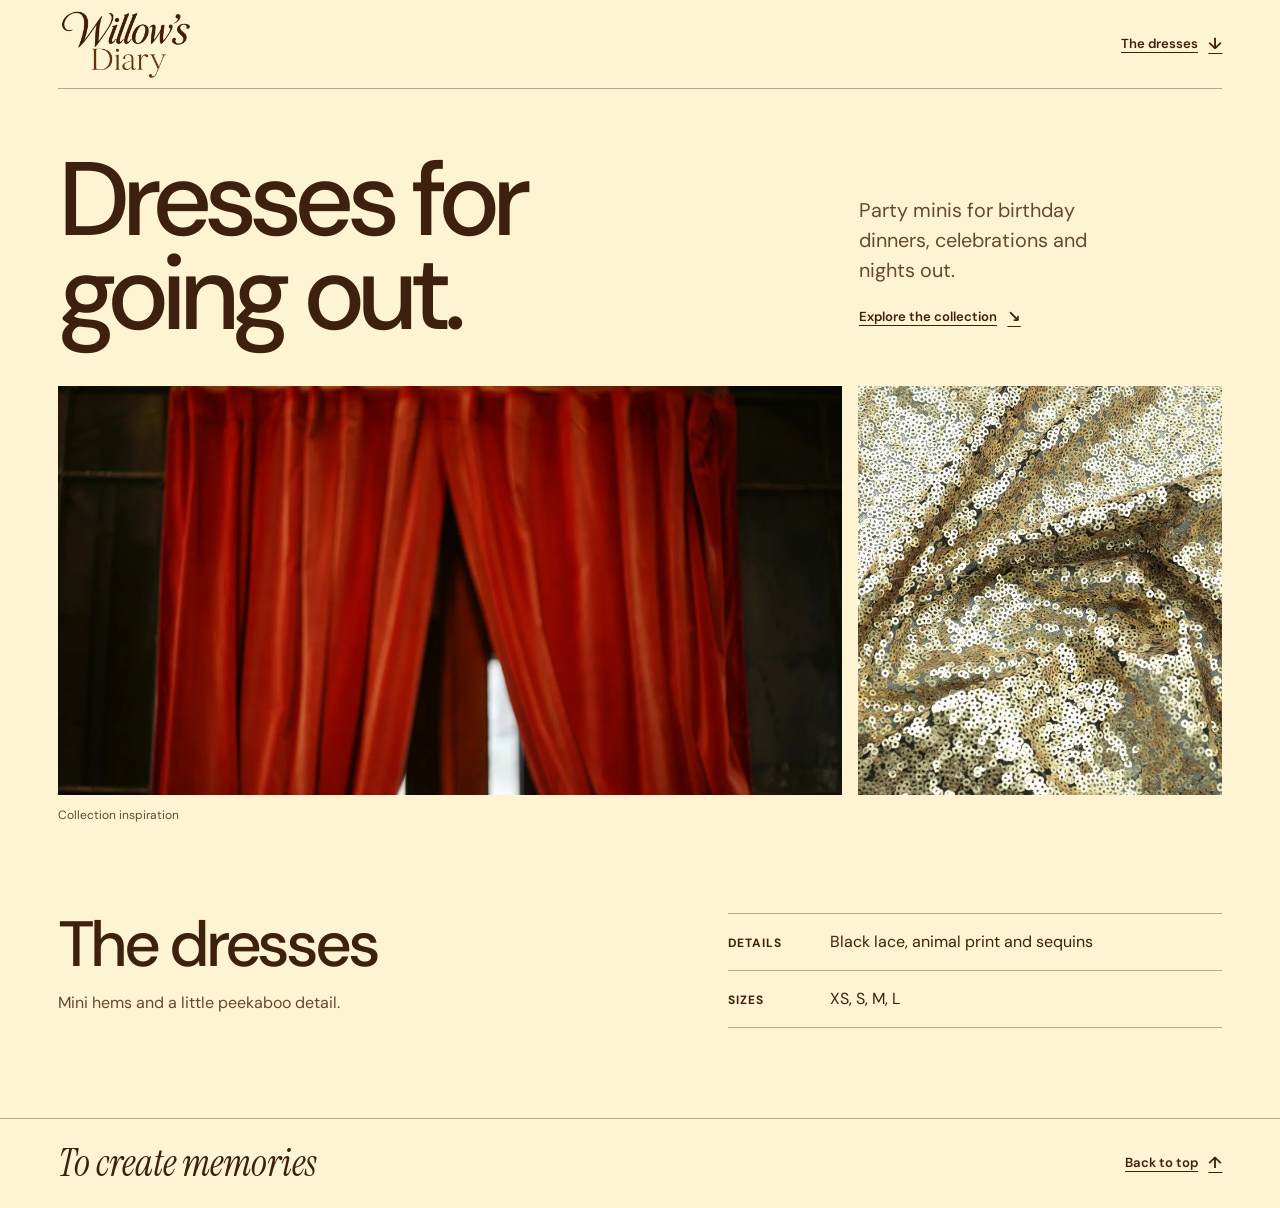
==== public/index.html @ 02e2ca29 "Rebuild Willow’s Diary as an editorial brand site" ====
<!doctype html>
<html lang="en">
<head>
  <meta charset="utf-8">
  <meta name="viewport" content="width=device-width, initial-scale=1">
  <meta name="theme-color" content="#fef3d3">
  <meta name="description" content="Willow’s Diary is an eveningwear label focused on party minis in black lace, animal print and sequins. Sizes XS–L.">
  <meta property="og:type" content="website">
  <meta property="og:site_name" content="Willow’s Diary">
  <meta property="og:title" content="Willow’s Diary | Dresses for going out">
  <meta property="og:description" content="Party minis in black lace, animal print and sequins. Sizes XS–L.">
  <meta property="og:image" content="https://raw.githubusercontent.com/MayoWolf/willowsdiary/main/public/assets/willows-diary-social.jpg">
  <meta property="og:image:type" content="image/jpeg">
  <meta property="og:image:width" content="1200">
  <meta property="og:image:height" content="630">
  <meta property="og:image:alt" content="Willow’s Diary wordmark in brown on ivory">
  <meta name="twitter:card" content="summary_large_image">
  <title>Willow’s Diary | Dresses for going out</title>
  <link rel="icon" href="favicon.ico" sizes="16x16 32x32 48x48">
  <link rel="apple-touch-icon" href="apple-touch-icon.png">
  <link rel="stylesheet" href="styles.css">
</head>
<body id="top">
  <a class="skip-link" href="#main">Skip to content</a>

  <header class="site-header frame">
    <a class="wordmark" href="#top" aria-label="Willow’s Diary home">
      <img src="assets/willows-diary-logo.webp" width="480" height="255" alt="Willow’s Diary">
    </a>
    <nav aria-label="Main navigation">
      <a class="text-link" href="#dresses">The dresses <span aria-hidden="true">↓</span></a>
    </nav>
  </header>

  <main id="main" class="frame" tabindex="-1">
    <section class="hero" aria-labelledby="hero-title">
      <div class="hero-intro">
        <h1 id="hero-title">Dresses for <span>going out.</span></h1>
        <div class="hero-copy">
          <p>Party minis for birthday dinners, celebrations and nights out.</p>
          <a class="text-link" href="#dresses">Explore the collection <span aria-hidden="true">↘</span></a>
        </div>
      </div>

      <figure class="editorial">
        <div class="editorial-photos">
          <img class="editorial-curtain" src="assets/velvet-curtain.webp"
            srcset="assets/velvet-curtain-small.webp 720w, assets/velvet-curtain.webp 1440w"
            sizes="(max-width: 860px) 66vw, (max-width: 1440px) 64vw, 900px"
            width="1440" height="961" alt="Parted red velvet curtains" fetchpriority="high">
          <img class="editorial-sequins" src="assets/sequin-detail.webp" width="640" height="800"
            alt="Close-up of gold sequin fabric" decoding="async">
        </div>
        <figcaption>Collection inspiration</figcaption>
      </figure>
    </section>

    <section class="collection" id="dresses" aria-labelledby="collection-title">
      <div>
        <h2 id="collection-title">The dresses</h2>
        <p>Mini hems and a little peekaboo detail.</p>
      </div>
      <dl class="collection-details">
        <div>
          <dt>Details</dt>
          <dd>Black lace, animal print and sequins</dd>
        </div>
        <div>
          <dt>Sizes</dt>
          <dd>XS, S, M, L</dd>
        </div>
      </dl>
    </section>
  </main>

  <footer class="frame site-footer">
    <p>To create memories</p>
    <a class="text-link" href="#top">Back to top <span aria-hidden="true">↑</span></a>
  </footer>
</body>
</html>
---- public/styles.css ----
@font-face {
  font-family: "Instrument Serif";
  src: url("assets/instrument-serif-italic.woff2") format("woff2");
  font-style: italic;
  font-display: swap;
}

@font-face {
  font-family: "DM Sans";
  src: url("assets/dm-sans.woff2") format("woff2");
  font-weight: 400 700;
  font-display: swap;
}

:root {
  color-scheme: light;
  --ivory: #fef3d3;
  --ink: #3d210e;
  --secondary: #644933;
  --rule: #bda685;
  --gutter: clamp(1.125rem, 4.5vw, 4.5rem);
}

* { box-sizing: border-box; }

html { scroll-behavior: smooth; }

body {
  margin: 0;
  background: var(--ivory);
  color: var(--ink);
  font: 1rem/1.5 "DM Sans", system-ui, sans-serif;
}

a { color: inherit; }

:focus-visible {
  outline: 2px solid currentColor;
  outline-offset: 5px;
}

img {
  display: block;
  width: 100%;
  height: auto;
}

h1, h2, p, figure, dl, dd { margin: 0; }

.frame {
  max-width: 90rem;
  margin-inline: auto;
  padding-inline: var(--gutter);
}

.skip-link {
  position: absolute;
  z-index: 1;
  top: .75rem;
  left: var(--gutter);
  padding: .6rem 1rem;
  background: var(--ivory);
  transform: translateY(-200%);
}

.skip-link:focus { transform: translateY(0); }

.site-header {
  display: flex;
  align-items: center;
  justify-content: space-between;
  min-height: 5.5rem;
  gap: 1rem;
}

.wordmark {
  display: block;
  width: clamp(7rem, 11vw, 9rem);
}

.text-link {
  display: inline-flex;
  align-items: center;
  min-height: 2.75rem;
  gap: .65rem;
  font-size: .82rem;
  font-weight: 600;
  text-underline-offset: .3em;
  text-decoration-thickness: 1px;
}

.text-link:hover { color: var(--secondary); }

.text-link span {
  font-size: 1rem;
  line-height: 1;
}

.hero-intro {
  display: grid;
  grid-template-columns: minmax(0, 2.15fr) minmax(0, 1fr);
  align-items: end;
  gap: 1.25rem;
  padding-block: clamp(2.15rem, 5vw, 4.25rem) clamp(1.7rem, 3.5vw, 3rem);
  border-top: 1px solid var(--rule);
}

.hero h1 {
  font-size: clamp(3.5rem, 8.15vw, 7.75rem);
  font-weight: 500;
  letter-spacing: -.075em;
  line-height: .9;
}

.hero h1 span { display: block; }

.hero-copy {
  max-width: 18rem;
  padding-bottom: .1rem;
}

.hero-copy p,
.collection p { color: var(--secondary); }

.hero-copy p {
  max-width: 26ch;
  margin-bottom: .6rem;
  font-size: clamp(1rem, 1.55vw, 1.25rem);
}

.editorial-photos {
  display: grid;
  grid-template-columns: minmax(0, 2.15fr) minmax(0, 1fr);
  gap: clamp(.55rem, 1.2vw, 1.1rem);
}

.editorial-photos img {
  height: clamp(15rem, 32vw, 29rem);
  object-fit: cover;
}

.editorial-curtain {
  object-position: center 34%;
  background: #622517;
}

.editorial-sequins {
  object-position: 56% center;
  background: #c1ab76;
}

.editorial figcaption {
  margin-top: .65rem;
  color: var(--secondary);
  font-size: .75rem;
}

.collection {
  display: grid;
  grid-template-columns: minmax(0, 1.15fr) minmax(0, 1fr);
  align-items: start;
  gap: clamp(1.7rem, 8vw, 8rem);
  padding-block: clamp(3rem, 7vw, 6.5rem);
}

.collection h2 {
  font-size: clamp(2.5rem, 5vw, 4.75rem);
  font-weight: 500;
  letter-spacing: -.065em;
  line-height: 1;
}

.collection p {
  max-width: 34ch;
  margin-top: .85rem;
}

.collection-details { border-top: 1px solid var(--rule); }

.collection-details div {
  display: grid;
  grid-template-columns: 5.5rem minmax(0, 1fr);
  align-items: baseline;
  gap: .85rem;
  padding-block: 1rem;
  border-bottom: 1px solid var(--rule);
}

.collection-details dt {
  font-size: .75rem;
  font-weight: 700;
  text-transform: uppercase;
  letter-spacing: .08em;
}

.site-footer {
  display: flex;
  justify-content: space-between;
  align-items: center;
  gap: 1rem;
  padding-block: 1.4rem;
  border-top: 1px solid var(--rule);
}

.site-footer p {
  font: italic 400 clamp(1.65rem, 3vw, 2.55rem)/1 "Instrument Serif", Georgia, serif;
}

@media (max-width: 630px) {
  .site-header { min-height: 4.6rem; }

  .hero-intro,
  .collection { grid-template-columns: minmax(0, 1fr); }

  .hero h1 { font-size: clamp(3.25rem, 11vw, 4.75rem); }

  .hero-copy p { margin-bottom: .3rem; }

  .editorial-photos img { height: clamp(10.5rem, 43vw, 17rem); }

  .editorial-curtain { object-position: center; }

  .collection-details div { grid-template-columns: 4.4rem minmax(0, 1fr); }
}

@media (prefers-reduced-motion: reduce) {
  html { scroll-behavior: auto; }
}
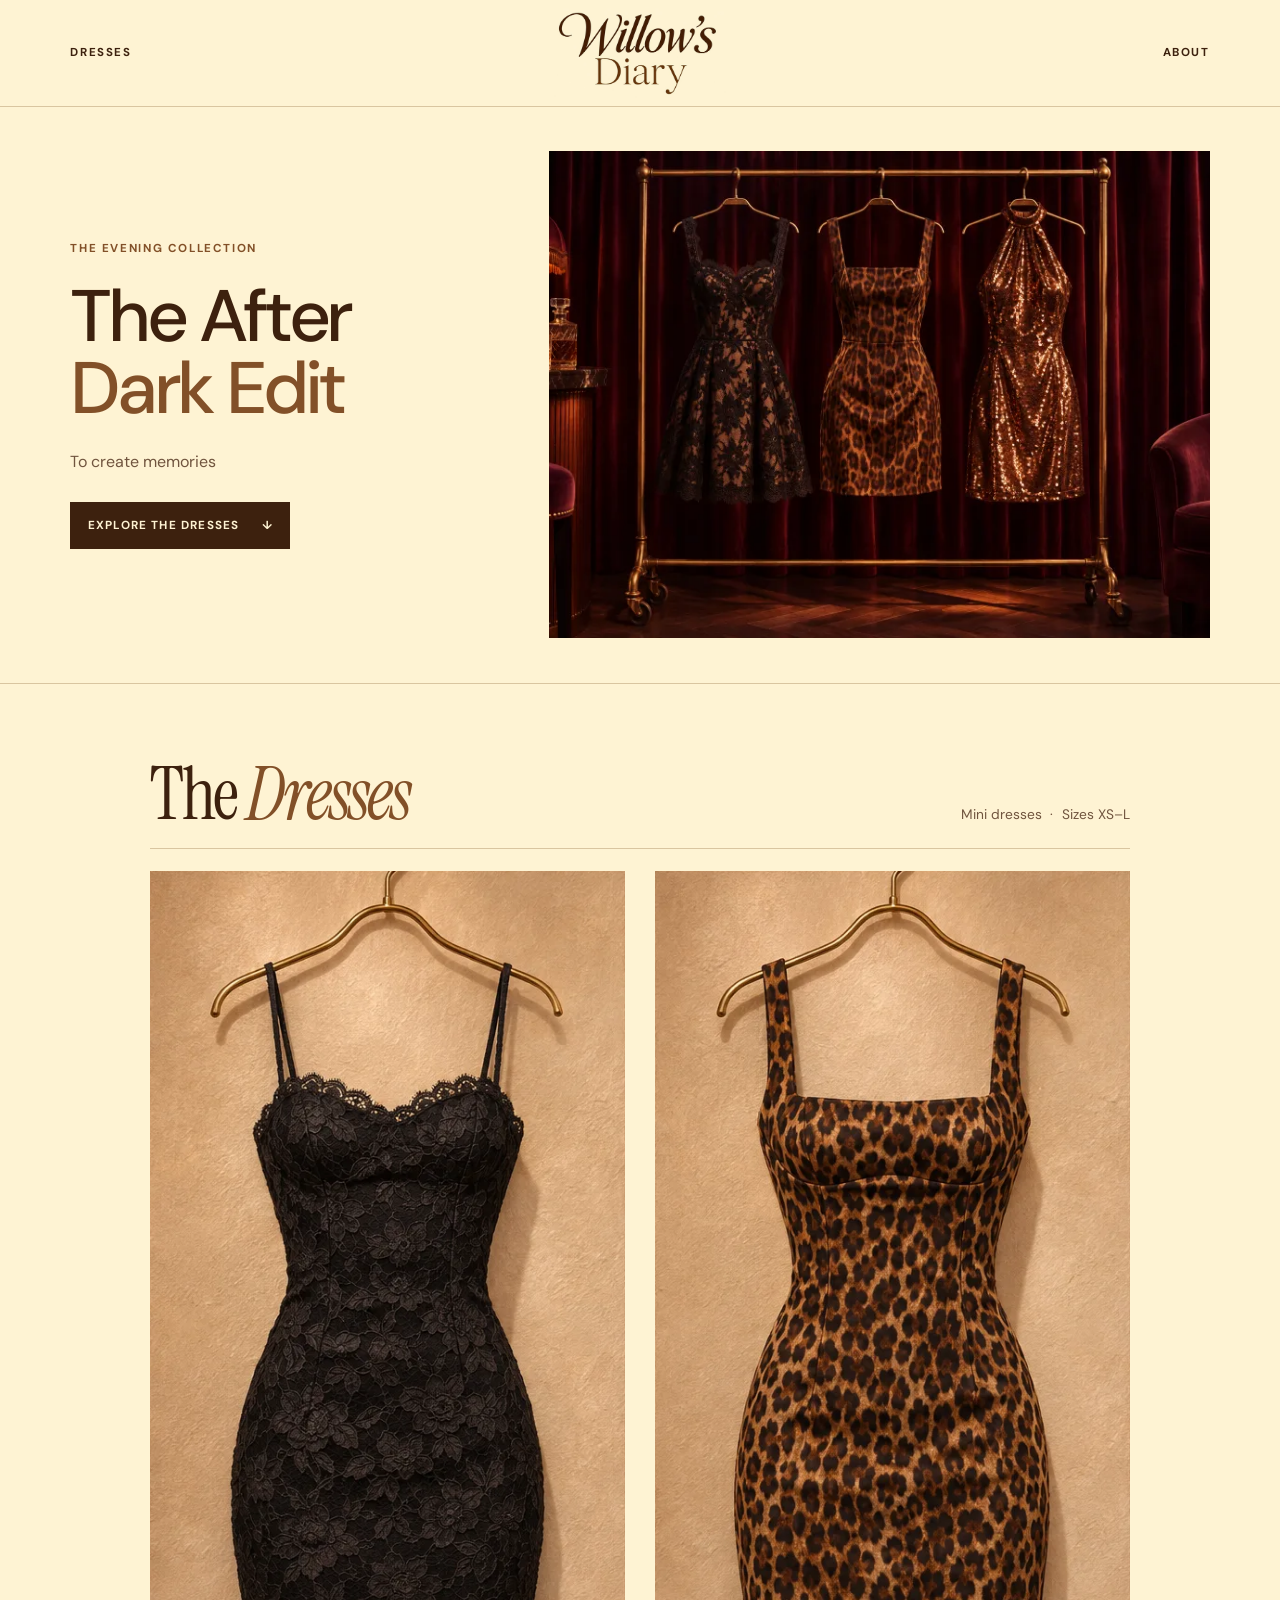
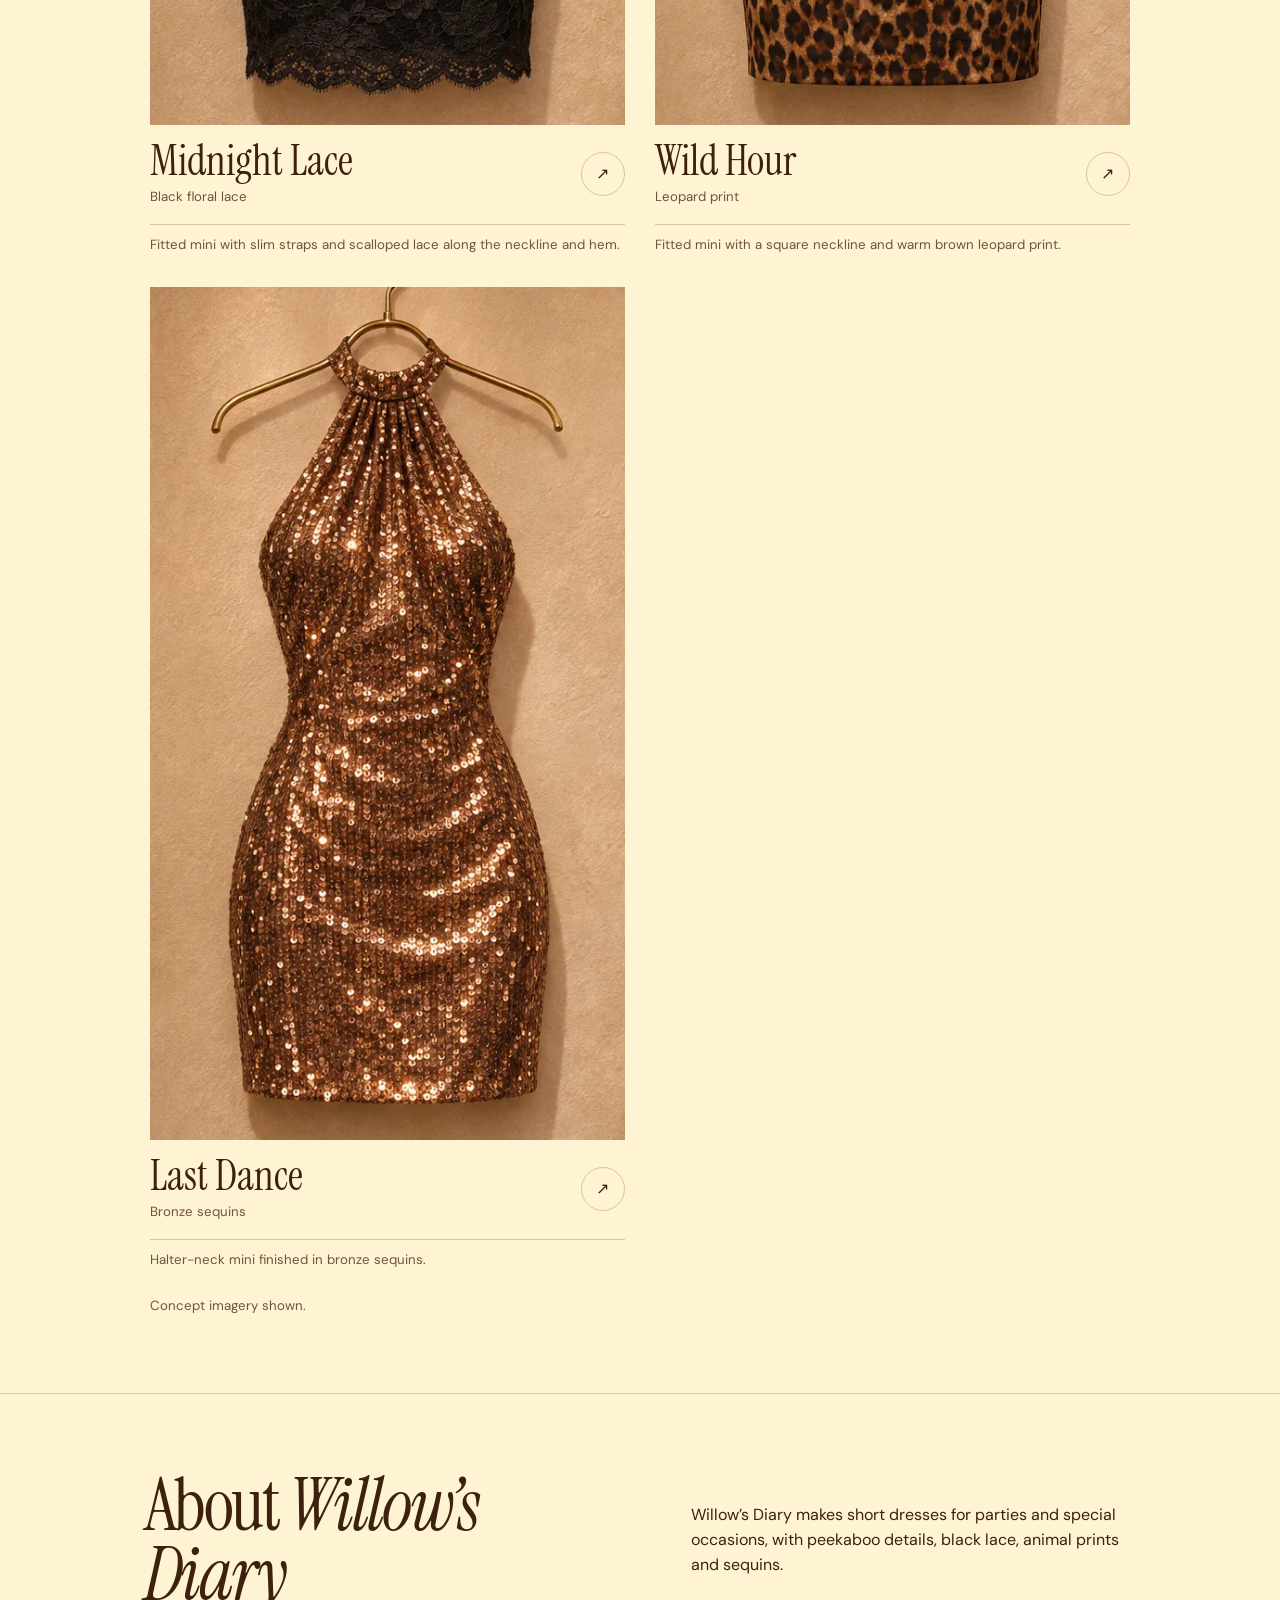
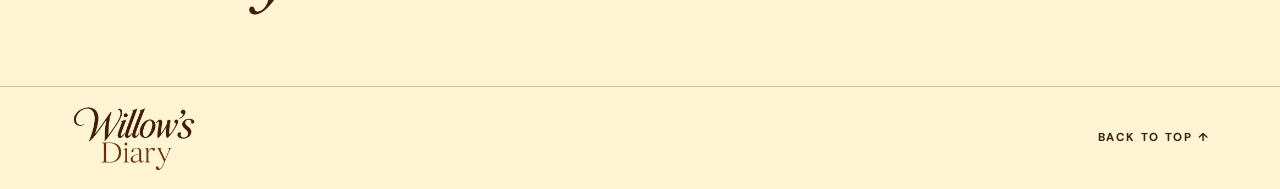
==== commit 85765d61: "Restore the original lookbook with brand refinements" ====
--- a/public/index.html
+++ b/public/index.html
@@ -4,78 +4,121 @@
   <meta charset="utf-8">
   <meta name="viewport" content="width=device-width, initial-scale=1">
   <meta name="theme-color" content="#fef3d3">
-  <meta name="description" content="Willow’s Diary is an eveningwear label focused on party minis in black lace, animal print and sequins. Sizes XS–L.">
+  <meta name="description" content="Willow’s Diary is a collection of party minis in black lace, animal print and sequins. Explore the evening dress edit in sizes XS–L.">
   <meta property="og:type" content="website">
   <meta property="og:site_name" content="Willow’s Diary">
-  <meta property="og:title" content="Willow’s Diary | Dresses for going out">
-  <meta property="og:description" content="Party minis in black lace, animal print and sequins. Sizes XS–L.">
+  <meta property="og:title" content="Willow’s Diary — The After Dark Edit">
+  <meta property="og:description" content="Party minis in black lace, animal print and sequins.">
   <meta property="og:image" content="https://raw.githubusercontent.com/MayoWolf/willowsdiary/main/public/assets/willows-diary-social.jpg">
   <meta property="og:image:type" content="image/jpeg">
   <meta property="og:image:width" content="1200">
   <meta property="og:image:height" content="630">
   <meta property="og:image:alt" content="Willow’s Diary wordmark in brown on ivory">
   <meta name="twitter:card" content="summary_large_image">
-  <title>Willow’s Diary | Dresses for going out</title>
+  <title>Willow’s Diary — The After Dark Edit</title>
   <link rel="icon" href="favicon.ico" sizes="16x16 32x32 48x48">
   <link rel="apple-touch-icon" href="apple-touch-icon.png">
   <link rel="stylesheet" href="styles.css">
+  <script src="lookbook.js" defer></script>
 </head>
 <body id="top">
   <a class="skip-link" href="#main">Skip to content</a>
-
-  <header class="site-header frame">
-    <a class="wordmark" href="#top" aria-label="Willow’s Diary home">
-      <img src="assets/willows-diary-logo.webp" width="480" height="255" alt="Willow’s Diary">
-    </a>
-    <nav aria-label="Main navigation">
-      <a class="text-link" href="#dresses">The dresses <span aria-hidden="true">↓</span></a>
+  <header class="site-header">
+    <nav class="navigation" aria-label="Main navigation">
+      <a class="nav-link" href="#dresses">Dresses</a>
+      <a class="wordmark" href="#top" aria-label="Willow’s Diary home">
+        <img src="assets/willows-diary-logo.webp" width="480" height="255" alt="Willow’s Diary">
+      </a>
+      <a class="nav-link nav-about" href="#about">About</a>
     </nav>
   </header>
 
-  <main id="main" class="frame" tabindex="-1">
+  <main id="main" tabindex="-1">
     <section class="hero" aria-labelledby="hero-title">
-      <div class="hero-intro">
-        <h1 id="hero-title">Dresses for <span>going out.</span></h1>
-        <div class="hero-copy">
-          <p>Party minis for birthday dinners, celebrations and nights out.</p>
-          <a class="text-link" href="#dresses">Explore the collection <span aria-hidden="true">↘</span></a>
-        </div>
+      <div class="hero-copy">
+        <p class="eyebrow">The evening collection</p>
+        <h1 id="hero-title">The After <em>Dark Edit</em></h1>
+        <p class="hero-description">To create memories</p>
+        <a class="hero-link" href="#dresses">Explore the dresses <span aria-hidden="true">↓</span></a>
       </div>
-
-      <figure class="editorial">
-        <div class="editorial-photos">
-          <img class="editorial-curtain" src="assets/velvet-curtain.webp"
-            srcset="assets/velvet-curtain-small.webp 720w, assets/velvet-curtain.webp 1440w"
-            sizes="(max-width: 860px) 66vw, (max-width: 1440px) 64vw, 900px"
-            width="1440" height="961" alt="Parted red velvet curtains" fetchpriority="high">
-          <img class="editorial-sequins" src="assets/sequin-detail.webp" width="640" height="800"
-            alt="Close-up of gold sequin fabric" decoding="async">
-        </div>
-        <figcaption>Collection inspiration</figcaption>
-      </figure>
+      <picture class="hero-photo">
+        <source media="(max-width: 620px)" srcset="assets/after-dark-small.webp">
+        <img src="assets/after-dark.webp" width="1280" height="854" fetchpriority="high" alt="Black lace, leopard print and bronze sequin mini dresses on a brass rail against burgundy velvet">
+      </picture>
     </section>
 
     <section class="collection" id="dresses" aria-labelledby="collection-title">
-      <div>
-        <h2 id="collection-title">The dresses</h2>
-        <p>Mini hems and a little peekaboo detail.</p>
+      <header class="collection-header">
+        <h2 id="collection-title">The <em>Dresses</em></h2>
+        <p>Mini dresses <span aria-hidden="true">·</span> Sizes XS–L</p>
+      </header>
+
+      <div class="dress-grid">
+        <article class="dress">
+          <img class="dress-photo" src="assets/midnight-lace.webp" alt="Fitted black lace mini dress with thin straps and scalloped edges" width="512" height="1024" loading="lazy" decoding="async">
+          <div class="dress-caption">
+            <div>
+              <h3>Midnight Lace</h3>
+              <p>Black floral lace</p>
+            </div>
+            <button class="dress-open" type="button" aria-label="View Midnight Lace" aria-haspopup="dialog" hidden><span aria-hidden="true">↗</span></button>
+          </div>
+          <p class="dress-notes">Fitted mini with slim straps and scalloped lace along the neckline and hem.</p>
+        </article>
+
+        <article class="dress">
+          <img class="dress-photo" src="assets/wild-hour.webp" alt="Brown leopard print mini dress with a square neckline" width="512" height="1024" loading="lazy" decoding="async">
+          <div class="dress-caption">
+            <div>
+              <h3>Wild Hour</h3>
+              <p>Leopard print</p>
+            </div>
+            <button class="dress-open" type="button" aria-label="View Wild Hour" aria-haspopup="dialog" hidden><span aria-hidden="true">↗</span></button>
+          </div>
+          <p class="dress-notes">Fitted mini with a square neckline and warm brown leopard print.</p>
+        </article>
+
+        <article class="dress">
+          <img class="dress-photo" src="assets/last-dance.webp" alt="Bronze sequin mini dress with a halter neckline" width="512" height="1024" loading="lazy" decoding="async">
+          <div class="dress-caption">
+            <div>
+              <h3>Last Dance</h3>
+              <p>Bronze sequins</p>
+            </div>
+            <button class="dress-open" type="button" aria-label="View Last Dance" aria-haspopup="dialog" hidden><span aria-hidden="true">↗</span></button>
+          </div>
+          <p class="dress-notes">Halter-neck mini finished in bronze sequins.</p>
+        </article>
       </div>
-      <dl class="collection-details">
-        <div>
-          <dt>Details</dt>
-          <dd>Black lace, animal print and sequins</dd>
-        </div>
-        <div>
-          <dt>Sizes</dt>
-          <dd>XS, S, M, L</dd>
-        </div>
-      </dl>
+      <p class="concept-note">Concept imagery shown.</p>
+    </section>
+
+    <section class="about" id="about" aria-labelledby="about-title">
+      <h2 id="about-title">About <em>Willow’s Diary</em></h2>
+      <p>Willow’s Diary makes short dresses for parties and special occasions, with peekaboo details, black lace, animal prints and sequins.</p>
     </section>
   </main>
 
-  <footer class="frame site-footer">
-    <p>To create memories</p>
-    <a class="text-link" href="#top">Back to top <span aria-hidden="true">↑</span></a>
+  <footer class="site-footer">
+    <a class="wordmark" href="#top">
+      <img src="assets/willows-diary-logo.webp" width="480" height="255" alt="Willow’s Diary">
+    </a>
+    <a class="nav-link" href="#top">Back to top <span aria-hidden="true">↑</span></a>
   </footer>
+
+  <dialog id="dress-detail" aria-labelledby="detail-title">
+    <div class="detail-layout">
+      <img class="detail-image" src="assets/midnight-lace.webp" alt="" width="512" height="1024" loading="lazy">
+      <div class="detail-copy">
+        <form method="dialog">
+          <button class="detail-close" aria-label="Close dress details" autofocus>×</button>
+        </form>
+        <p class="eyebrow detail-material"></p>
+        <h2 id="detail-title"></h2>
+        <p class="detail-description"></p>
+        <p class="detail-sizes">Sizes XS, S, M, L</p>
+      </div>
+    </div>
+  </dialog>
 </body>
 </html>
--- a/public/styles.css
+++ b/public/styles.css
@@ -1,3 +1,9 @@
+@font-face {
+  font-family: "Instrument Serif";
+  src: url("assets/instrument-serif.woff2") format("woff2");
+  font-display: swap;
+}
+
 @font-face {
   font-family: "Instrument Serif";
   src: url("assets/instrument-serif-italic.woff2") format("woff2");
@@ -14,11 +20,14 @@
 
 :root {
   color-scheme: light;
-  --ivory: #fef3d3;
+  --cream: #fef3d3;
   --ink: #3d210e;
-  --secondary: #644933;
-  --rule: #bda685;
-  --gutter: clamp(1.125rem, 4.5vw, 4.5rem);
+  --muted: #70543e;
+  --accent: #825028;
+  --rule: #d9c5a0;
+  --serif: "Instrument Serif", Georgia, serif;
+  --sans: "DM Sans", system-ui, sans-serif;
+  --gutter: clamp(1.25rem, 5.5vw, 6rem);
 }
 
 * { box-sizing: border-box; }
@@ -27,12 +36,14 @@
 
 body {
   margin: 0;
-  background: var(--ivory);
+  background: var(--cream);
   color: var(--ink);
-  font: 1rem/1.5 "DM Sans", system-ui, sans-serif;
+  font: 1rem/1.55 var(--sans);
 }
 
 a { color: inherit; }
+
+button { font: inherit; }
 
 :focus-visible {
   outline: 2px solid currentColor;
@@ -45,182 +56,331 @@
   height: auto;
 }
 
-h1, h2, p, figure, dl, dd { margin: 0; }
-
-.frame {
-  max-width: 90rem;
-  margin-inline: auto;
-  padding-inline: var(--gutter);
+h1, h2, h3, p { margin: 0; }
+
+h2, h3 {
+  font-family: var(--serif);
+  font-weight: 400;
 }
 
 .skip-link {
   position: absolute;
-  z-index: 1;
-  top: .75rem;
-  left: var(--gutter);
+  z-index: 2;
+  inset: .5rem auto auto .5rem;
   padding: .6rem 1rem;
-  background: var(--ivory);
-  transform: translateY(-200%);
+  background: var(--cream);
+  transform: translateY(-150%);
 }
 
 .skip-link:focus { transform: translateY(0); }
 
-.site-header {
-  display: flex;
-  align-items: center;
-  justify-content: space-between;
-  min-height: 5.5rem;
-  gap: 1rem;
-}
+.site-header,
+.site-footer { padding-inline: var(--gutter); }
+
+.site-header { border-bottom: 1px solid var(--rule); }
+
+.navigation {
+  display: grid;
+  grid-template-columns: 1fr auto 1fr;
+  align-items: center;
+  max-width: 84rem;
+  min-height: 6.6rem;
+  margin: 0 auto;
+}
+
+.nav-link,
+.eyebrow {
+  font-size: .72rem;
+  font-weight: 700;
+  letter-spacing: .14em;
+  text-transform: uppercase;
+}
+
+.nav-link {
+  justify-self: start;
+  display: inline-flex;
+  align-items: center;
+  min-height: 2.75rem;
+  gap: .35rem;
+  text-decoration: none;
+}
+
+.nav-link:hover {
+  text-decoration: underline;
+  text-underline-offset: .3em;
+}
+
+.nav-about { justify-self: end; }
 
 .wordmark {
   display: block;
-  width: clamp(7rem, 11vw, 9rem);
-}
-
-.text-link {
+  width: clamp(7.5rem, 15vw, 10.75rem);
+}
+
+.hero {
+  display: grid;
+  grid-template-columns: minmax(0, 42fr) minmax(0, 58fr);
+  align-items: stretch;
+  max-width: 94rem;
+  margin: 0 auto;
+  padding: clamp(1.5rem, 3.5vw, 3.5rem) var(--gutter);
+  border-bottom: 1px solid var(--rule);
+}
+
+.hero-copy {
+  align-self: center;
+  padding: 2.25rem clamp(1.25rem, 3vw, 4rem) 2.25rem 0;
+}
+
+.hero .eyebrow {
+  color: var(--accent);
+  margin-bottom: 1.45rem;
+}
+
+.hero h1 {
+  font-family: var(--sans);
+  font-size: clamp(3.15rem, 5.7vw, 7rem);
+  font-weight: 500;
+  letter-spacing: -.06em;
+  line-height: .98;
+}
+
+.hero h1 em {
+  display: block;
+  color: var(--accent);
+  font-style: normal;
+}
+
+.hero-description {
+  margin-top: 1.6rem;
+  color: var(--muted);
+}
+
+.hero-link {
   display: inline-flex;
   align-items: center;
-  min-height: 2.75rem;
-  gap: .65rem;
-  font-size: .82rem;
-  font-weight: 600;
-  text-underline-offset: .3em;
-  text-decoration-thickness: 1px;
-}
-
-.text-link:hover { color: var(--secondary); }
-
-.text-link span {
-  font-size: 1rem;
+  justify-content: space-between;
+  gap: 1.4rem;
+  margin-top: 1.7rem;
+  padding: .9rem 1.1rem;
+  background: var(--ink);
+  color: var(--cream);
+  font-size: .73rem;
+  font-weight: 700;
+  letter-spacing: .1em;
+  text-decoration: none;
+  text-transform: uppercase;
+}
+
+.hero-link:hover { background: #613819; }
+.hero-link:focus-visible { outline-color: var(--ink); }
+
+.hero-photo {
+  position: relative;
+  overflow: hidden;
+  min-height: clamp(26rem, 38vw, 37rem);
+  background: #6f492f;
+}
+
+.hero-photo img {
+  position: absolute;
+  height: 100%;
+  object-fit: cover;
+  object-position: 65% center;
+}
+
+.collection {
+  max-width: 70rem;
+  margin: 0 auto;
+  padding: clamp(3.25rem, 6vw, 6rem) var(--gutter);
+}
+
+.collection-header {
+  display: flex;
+  align-items: baseline;
+  justify-content: space-between;
+  flex-wrap: wrap;
+  column-gap: 1rem;
+  row-gap: .6rem;
+  margin-bottom: 1.4rem;
+  padding-bottom: 1.15rem;
+  border-bottom: 1px solid var(--rule);
+}
+
+.collection h2,
+.about h2,
+.detail-copy h2 {
+  font-size: clamp(3rem, 5.7vw, 6rem);
+  line-height: .95;
+  letter-spacing: -.035em;
+}
+
+.collection-header > p {
+  color: var(--muted);
+  font-size: .86rem;
+}
+
+.collection h2 em { color: var(--accent); }
+
+.collection-header span { margin-inline: .3em; }
+
+.dress-grid {
+  display: grid;
+  grid-template-columns: repeat(2, minmax(0, 1fr));
+  gap: clamp(.95rem, 2.4vw, 2.4rem);
+}
+
+.dress-photo {
+  aspect-ratio: 5 / 9;
+  object-fit: cover;
+  object-position: center 67%;
+  background: #c6ac9b;
+}
+
+.dress-caption {
+  display: flex;
+  align-items: center;
+  justify-content: space-between;
+  gap: .4rem;
+  padding-block: .95rem 1rem;
+  border-bottom: 1px solid var(--rule);
+}
+
+.dress h3 {
+  font-size: clamp(1.85rem, 3.3vw, 3rem);
   line-height: 1;
 }
 
-.hero-intro {
-  display: grid;
-  grid-template-columns: minmax(0, 2.15fr) minmax(0, 1fr);
-  align-items: end;
-  gap: 1.25rem;
-  padding-block: clamp(2.15rem, 5vw, 4.25rem) clamp(1.7rem, 3.5vw, 3rem);
+.dress-caption p, .dress-notes, .concept-note {
+  color: var(--muted);
+  font-size: .83rem;
+}
+
+.dress-caption p { margin-top: .3rem; }
+.dress-notes { margin-top: .65rem; }
+.concept-note { margin-top: 1.55rem; }
+
+.dress-open,
+.detail-close {
+  flex: none;
+  width: 2.75rem;
+  height: 2.75rem;
+  border: 1px solid var(--rule);
+  border-radius: 50%;
+  background: transparent;
+  color: var(--ink);
+  cursor: pointer;
+}
+
+.dress-open:hover,
+.detail-close:hover {
+  background: var(--ink);
+  color: var(--cream);
+}
+
+.dress-open:focus-visible,
+.detail-close:focus-visible { outline-color: var(--ink); }
+
+.about {
+  display: grid;
+  grid-template-columns: repeat(2, minmax(0, 1fr));
+  align-items: center;
+  gap: 1.4rem clamp(2rem, 8vw, 10rem);
+  padding: clamp(3rem, 6vw, 6rem) max(var(--gutter), calc((100% - 62rem) / 2));
   border-top: 1px solid var(--rule);
 }
 
-.hero h1 {
-  font-size: clamp(3.5rem, 8.15vw, 7.75rem);
-  font-weight: 500;
-  letter-spacing: -.075em;
-  line-height: .9;
-}
-
-.hero h1 span { display: block; }
-
-.hero-copy {
-  max-width: 18rem;
-  padding-bottom: .1rem;
-}
-
-.hero-copy p,
-.collection p { color: var(--secondary); }
-
-.hero-copy p {
-  max-width: 26ch;
-  margin-bottom: .6rem;
-  font-size: clamp(1rem, 1.55vw, 1.25rem);
-}
-
-.editorial-photos {
-  display: grid;
-  grid-template-columns: minmax(0, 2.15fr) minmax(0, 1fr);
-  gap: clamp(.55rem, 1.2vw, 1.1rem);
-}
-
-.editorial-photos img {
-  height: clamp(15rem, 32vw, 29rem);
-  object-fit: cover;
-}
-
-.editorial-curtain {
-  object-position: center 34%;
-  background: #622517;
-}
-
-.editorial-sequins {
-  object-position: 56% center;
-  background: #c1ab76;
-}
-
-.editorial figcaption {
-  margin-top: .65rem;
-  color: var(--secondary);
-  font-size: .75rem;
-}
-
-.collection {
-  display: grid;
-  grid-template-columns: minmax(0, 1.15fr) minmax(0, 1fr);
-  align-items: start;
-  gap: clamp(1.7rem, 8vw, 8rem);
-  padding-block: clamp(3rem, 7vw, 6.5rem);
-}
-
-.collection h2 {
-  font-size: clamp(2.5rem, 5vw, 4.75rem);
-  font-weight: 500;
-  letter-spacing: -.065em;
-  line-height: 1;
-}
-
-.collection p {
-  max-width: 34ch;
-  margin-top: .85rem;
-}
-
-.collection-details { border-top: 1px solid var(--rule); }
-
-.collection-details div {
-  display: grid;
-  grid-template-columns: 5.5rem minmax(0, 1fr);
-  align-items: baseline;
-  gap: .85rem;
-  padding-block: 1rem;
-  border-bottom: 1px solid var(--rule);
-}
-
-.collection-details dt {
-  font-size: .75rem;
-  font-weight: 700;
-  text-transform: uppercase;
-  letter-spacing: .08em;
-}
+.about p { max-width: 33rem; }
 
 .site-footer {
   display: flex;
+  align-items: center;
   justify-content: space-between;
-  align-items: center;
-  gap: 1rem;
-  padding-block: 1.4rem;
+  gap: 1.25rem;
+  padding-block: 1rem;
   border-top: 1px solid var(--rule);
 }
 
-.site-footer p {
-  font: italic 400 clamp(1.65rem, 3vw, 2.55rem)/1 "Instrument Serif", Georgia, serif;
-}
-
-@media (max-width: 630px) {
-  .site-header { min-height: 4.6rem; }
-
-  .hero-intro,
-  .collection { grid-template-columns: minmax(0, 1fr); }
-
-  .hero h1 { font-size: clamp(3.25rem, 11vw, 4.75rem); }
-
-  .hero-copy p { margin-bottom: .3rem; }
-
-  .editorial-photos img { height: clamp(10.5rem, 43vw, 17rem); }
-
-  .editorial-curtain { object-position: center; }
-
-  .collection-details div { grid-template-columns: 4.4rem minmax(0, 1fr); }
+.site-footer .wordmark { width: clamp(6rem, 11vw, 8.25rem); }
+
+dialog {
+  width: min(48rem, calc(100% - 2rem));
+  max-height: calc(100% - 2rem);
+  padding: 0;
+  border: 0;
+  background: var(--cream);
+  color: var(--ink);
+}
+
+dialog::backdrop { background: rgb(43 23 10 / 75%); }
+
+body:has(dialog[open]) { overflow: hidden; }
+
+.detail-layout {
+  display: grid;
+  grid-template-columns: repeat(2, minmax(0, 1fr));
+}
+
+.detail-image {
+  height: min(80dvh, 43rem);
+  object-fit: contain;
+  background: #c7a382;
+}
+
+.detail-copy {
+  align-self: center;
+  padding: 4.5rem 1.8rem 2rem;
+}
+
+.detail-copy h2 {
+  margin-block: .65rem 1rem;
+  font-size: clamp(2.6rem, 6vw, 4.4rem);
+}
+
+.detail-sizes {
+  margin-top: 1.25rem;
+  font-size: .85rem;
+  font-weight: 700;
+}
+
+.detail-close {
+  position: absolute;
+  top: .85rem;
+  right: .85rem;
+  background: var(--cream);
+  font-size: 1.4rem;
+}
+
+@media (max-width: 860px) {
+  .hero-photo { min-height: 24rem; }
+  .hero h1 { font-size: clamp(2.75rem, 6vw, 3.4rem); }
+}
+
+@media (max-width: 620px) {
+  .navigation { min-height: 4.9rem; }
+  .navigation .nav-link { font-size: .65rem; }
+  .hero {
+    grid-template-columns: minmax(0, 1fr);
+    padding-top: 0;
+    padding-bottom: 1.25rem;
+  }
+  .hero-copy {
+    padding: 2.25rem 0 1.7rem;
+    text-align: center;
+  }
+  .hero h1 { font-size: clamp(2.7rem, 10vw, 4.75rem); }
+  .hero .eyebrow { margin-bottom: 1rem; }
+  .hero-description { margin-top: 1.15rem; }
+  .hero-link { margin-top: 1.15rem; }
+  .hero-photo {
+    min-height: 0;
+    aspect-ratio: 4 / 3;
+  }
+  .dress h3 { font-size: clamp(1.5rem, 6vw, 2.25rem); }
+  .about { grid-template-columns: minmax(0, 1fr); }
+  .detail-layout { grid-template-columns: minmax(0, 1fr); }
+  .detail-image { height: min(56dvh, 27rem); }
+  .detail-copy { padding: 1.35rem; }
 }
 
 @media (prefers-reduced-motion: reduce) {
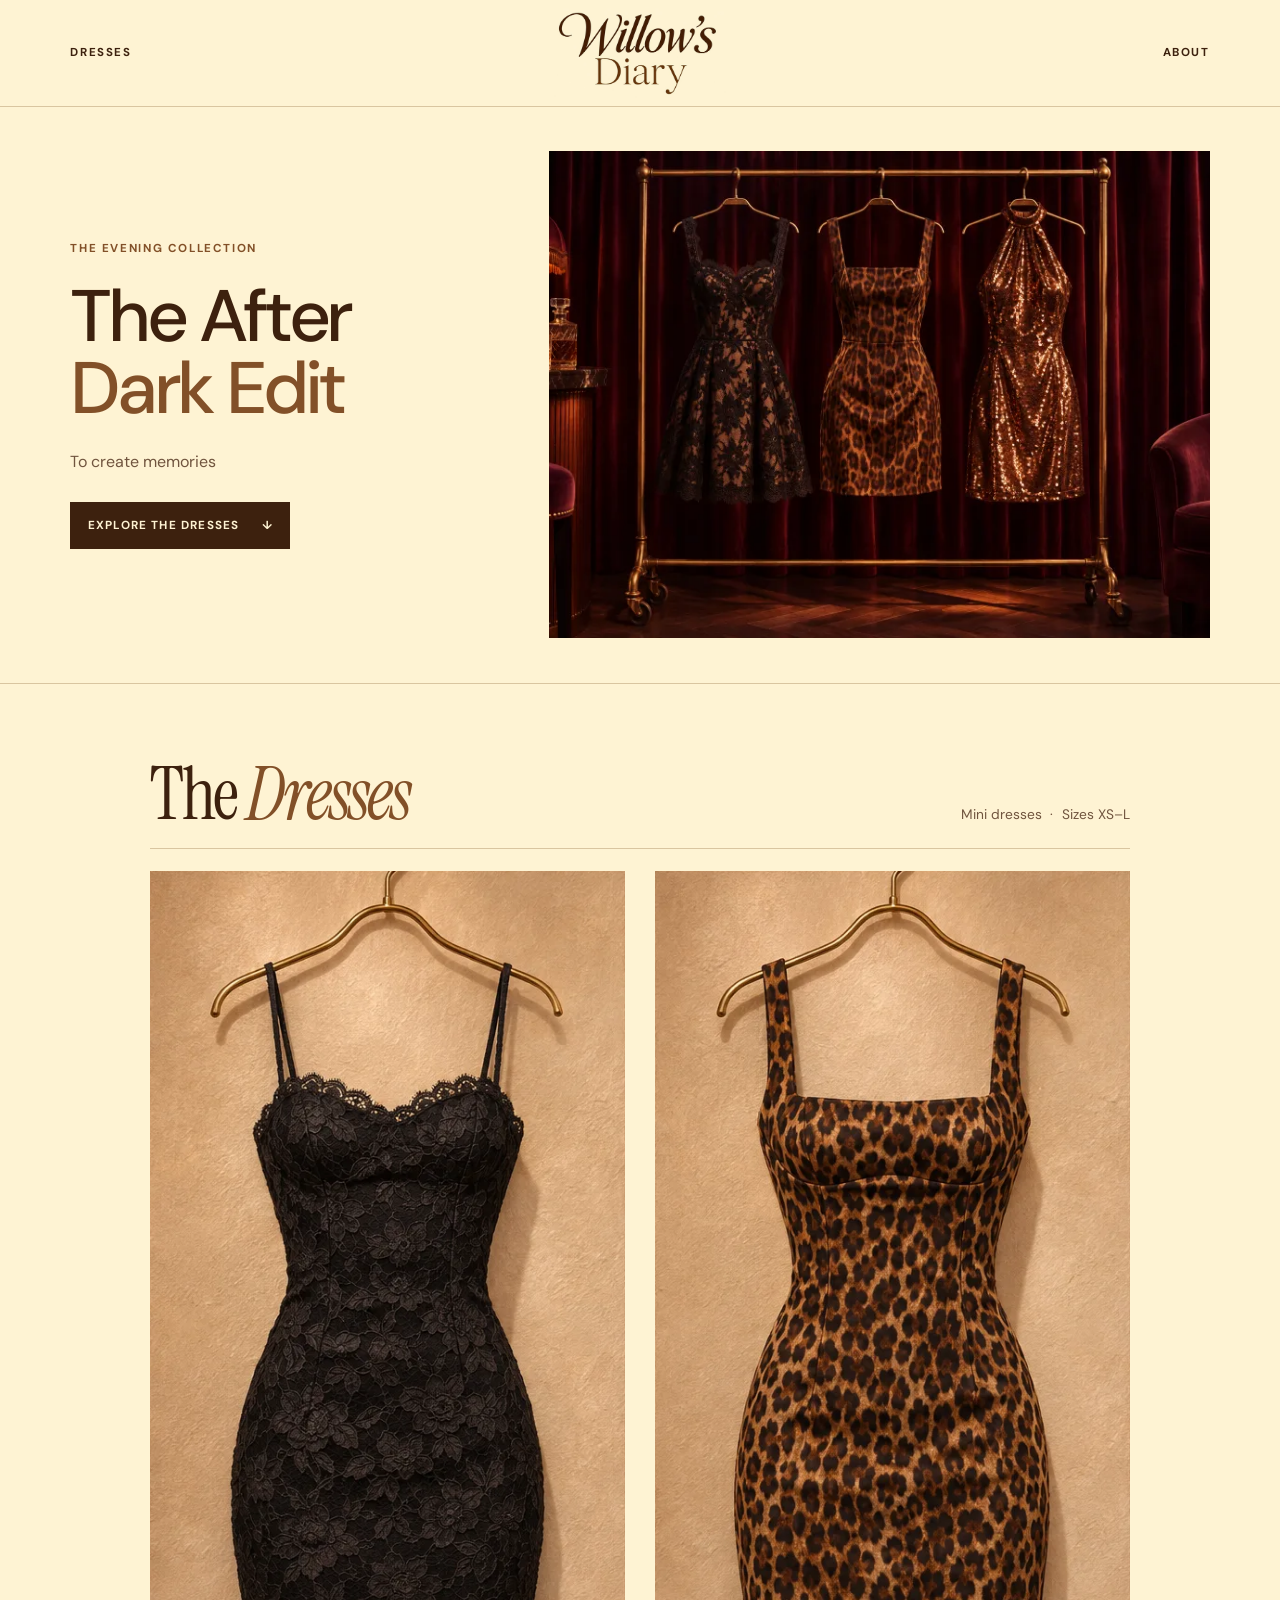
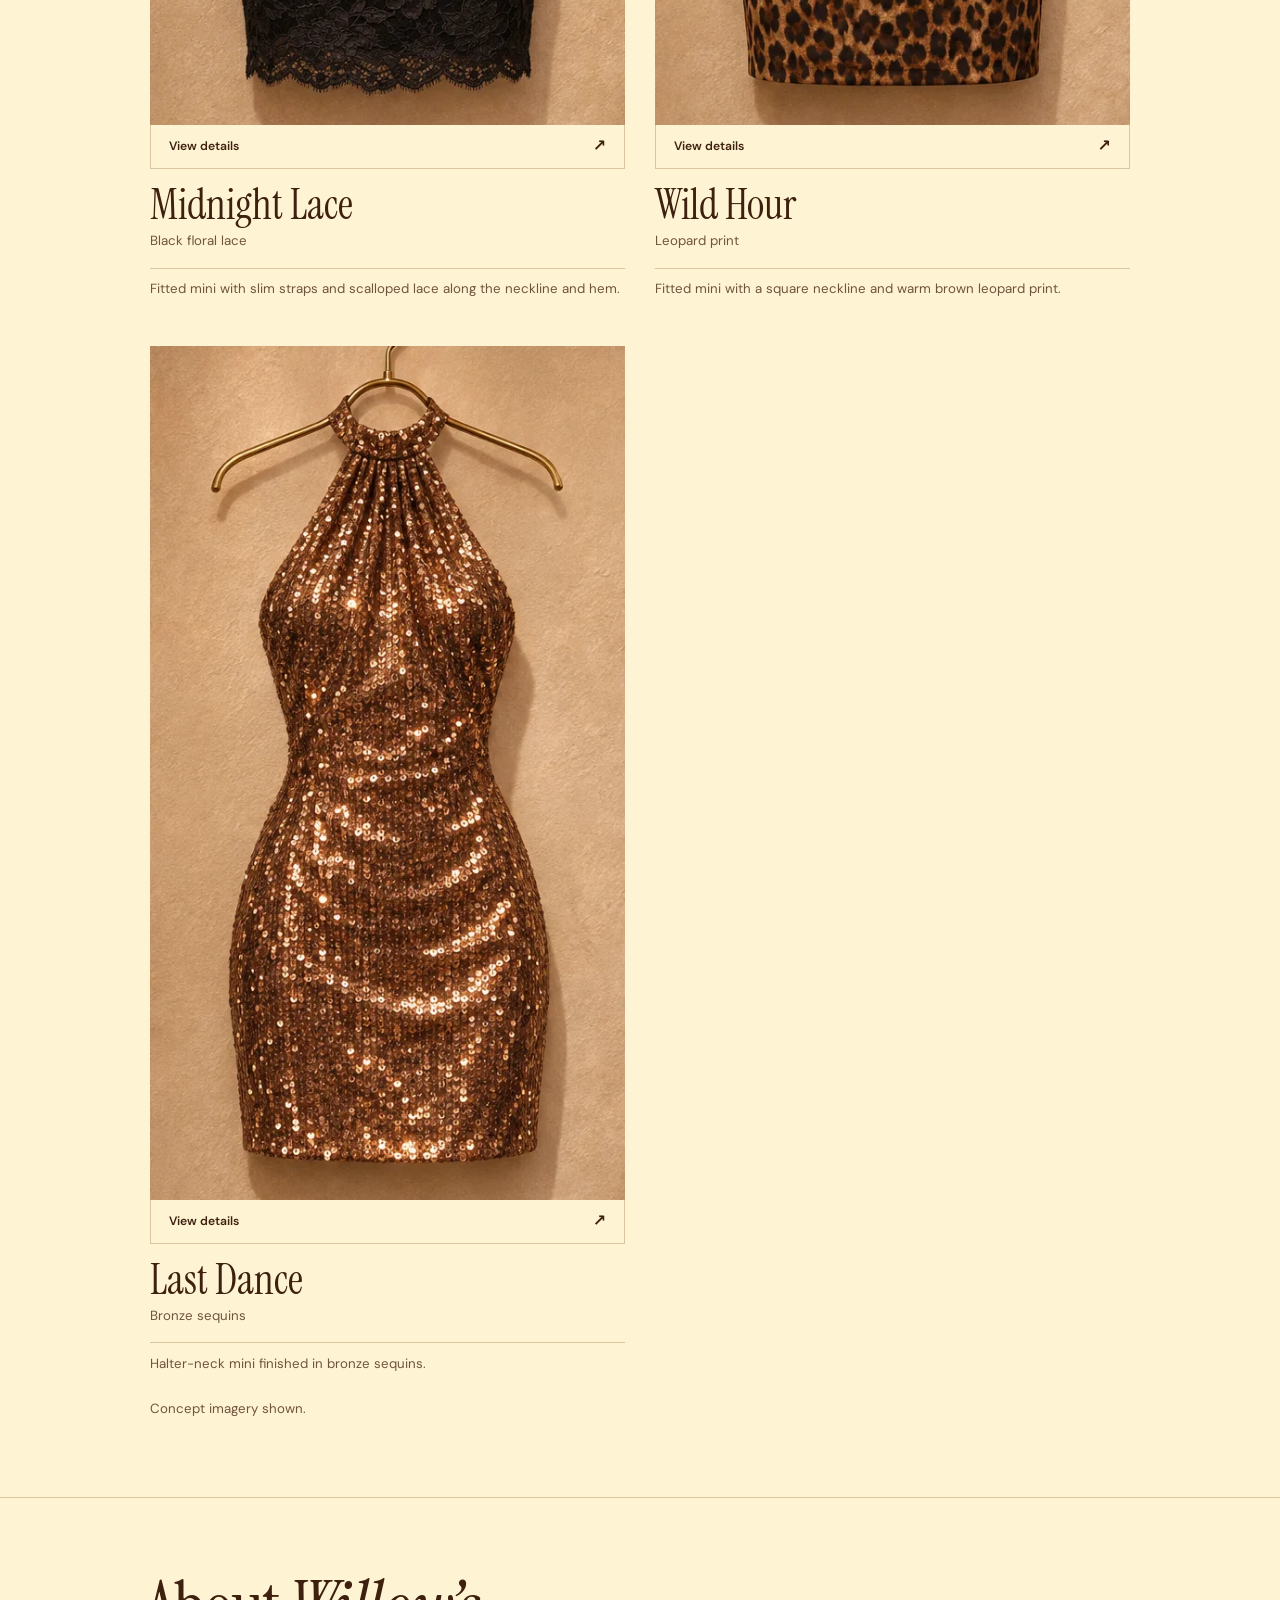
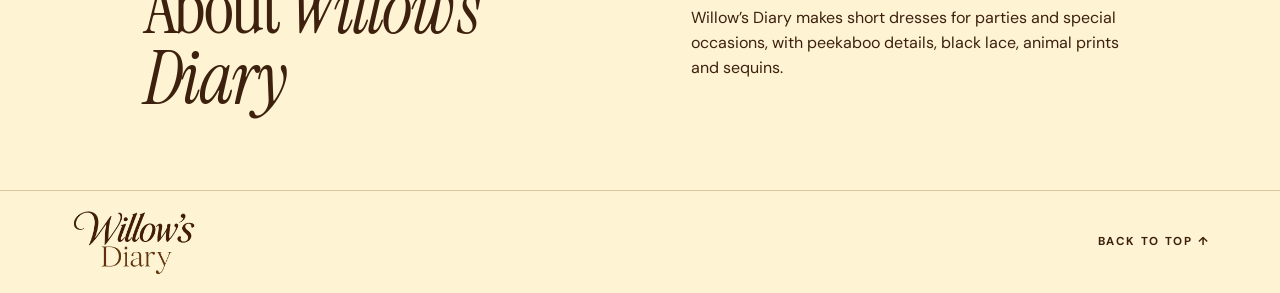
==== commit 1637966d: "Refine dress browsing and quick views" ====
--- a/public/index.html
+++ b/public/index.html
@@ -55,37 +55,43 @@
 
       <div class="dress-grid">
         <article class="dress">
-          <img class="dress-photo" src="assets/midnight-lace.webp" alt="Fitted black lace mini dress with thin straps and scalloped edges" width="512" height="1024" loading="lazy" decoding="async">
+          <div class="dress-media">
+            <img class="dress-photo" src="assets/midnight-lace.webp" alt="Fitted black lace mini dress with thin straps and scalloped edges" width="512" height="1024" loading="lazy" decoding="async">
+            <button class="dress-open" type="button" aria-label="View details for Midnight Lace" aria-haspopup="dialog" hidden>
+              <span class="dress-action">View details <span aria-hidden="true">↗</span></span>
+            </button>
+          </div>
           <div class="dress-caption">
-            <div>
-              <h3>Midnight Lace</h3>
-              <p>Black floral lace</p>
-            </div>
-            <button class="dress-open" type="button" aria-label="View Midnight Lace" aria-haspopup="dialog" hidden><span aria-hidden="true">↗</span></button>
+            <h3>Midnight Lace</h3>
+            <p>Black floral lace</p>
           </div>
           <p class="dress-notes">Fitted mini with slim straps and scalloped lace along the neckline and hem.</p>
         </article>
 
         <article class="dress">
-          <img class="dress-photo" src="assets/wild-hour.webp" alt="Brown leopard print mini dress with a square neckline" width="512" height="1024" loading="lazy" decoding="async">
+          <div class="dress-media">
+            <img class="dress-photo" src="assets/wild-hour.webp" alt="Brown leopard print mini dress with a square neckline" width="512" height="1024" loading="lazy" decoding="async">
+            <button class="dress-open" type="button" aria-label="View details for Wild Hour" aria-haspopup="dialog" hidden>
+              <span class="dress-action">View details <span aria-hidden="true">↗</span></span>
+            </button>
+          </div>
           <div class="dress-caption">
-            <div>
-              <h3>Wild Hour</h3>
-              <p>Leopard print</p>
-            </div>
-            <button class="dress-open" type="button" aria-label="View Wild Hour" aria-haspopup="dialog" hidden><span aria-hidden="true">↗</span></button>
+            <h3>Wild Hour</h3>
+            <p>Leopard print</p>
           </div>
           <p class="dress-notes">Fitted mini with a square neckline and warm brown leopard print.</p>
         </article>
 
         <article class="dress">
-          <img class="dress-photo" src="assets/last-dance.webp" alt="Bronze sequin mini dress with a halter neckline" width="512" height="1024" loading="lazy" decoding="async">
+          <div class="dress-media">
+            <img class="dress-photo" src="assets/last-dance.webp" alt="Bronze sequin mini dress with a halter neckline" width="512" height="1024" loading="lazy" decoding="async">
+            <button class="dress-open" type="button" aria-label="View details for Last Dance" aria-haspopup="dialog" hidden>
+              <span class="dress-action">View details <span aria-hidden="true">↗</span></span>
+            </button>
+          </div>
           <div class="dress-caption">
-            <div>
-              <h3>Last Dance</h3>
-              <p>Bronze sequins</p>
-            </div>
-            <button class="dress-open" type="button" aria-label="View Last Dance" aria-haspopup="dialog" hidden><span aria-hidden="true">↗</span></button>
+            <h3>Last Dance</h3>
+            <p>Bronze sequins</p>
           </div>
           <p class="dress-notes">Halter-neck mini finished in bronze sequins.</p>
         </article>
@@ -113,10 +119,18 @@
         <form method="dialog">
           <button class="detail-close" aria-label="Close dress details" autofocus>×</button>
         </form>
-        <p class="eyebrow detail-material"></p>
         <h2 id="detail-title"></h2>
         <p class="detail-description"></p>
-        <p class="detail-sizes">Sizes XS, S, M, L</p>
+        <dl class="detail-specs">
+          <div>
+            <dt>Finish</dt>
+            <dd class="detail-material"></dd>
+          </div>
+          <div>
+            <dt>Size range</dt>
+            <dd>XS, S, M, L</dd>
+          </div>
+        </dl>
       </div>
     </div>
   </dialog>
--- a/public/styles.css
+++ b/public/styles.css
@@ -227,8 +227,10 @@
 .dress-grid {
   display: grid;
   grid-template-columns: repeat(2, minmax(0, 1fr));
-  gap: clamp(.95rem, 2.4vw, 2.4rem);
-}
+  gap: clamp(1.5rem, 3.6vw, 3.4rem) clamp(.95rem, 2.4vw, 2.4rem);
+}
+
+.dress-media { position: relative; }
 
 .dress-photo {
   aspect-ratio: 5 / 9;
@@ -238,10 +240,6 @@
 }
 
 .dress-caption {
-  display: flex;
-  align-items: center;
-  justify-content: space-between;
-  gap: .4rem;
   padding-block: .95rem 1rem;
   border-bottom: 1px solid var(--rule);
 }
@@ -260,9 +258,46 @@
 .dress-notes { margin-top: .65rem; }
 .concept-note { margin-top: 1.55rem; }
 
-.dress-open,
+.dress-open:not([hidden]) {
+  display: block;
+  width: 100%;
+  padding: 0;
+  border: 0;
+  background: transparent;
+  color: var(--ink);
+  cursor: pointer;
+}
+
+.dress-open::before {
+  position: absolute;
+  inset: 0;
+  content: "";
+}
+
+.dress-action {
+  display: flex;
+  align-items: center;
+  justify-content: space-between;
+  min-height: 2.75rem;
+  padding: .55rem clamp(.65rem, 1.8vw, 1.1rem);
+  background: var(--cream);
+  color: var(--ink);
+  border: 1px solid var(--rule);
+  border-top: 0;
+  font-size: .76rem;
+  font-weight: 600;
+  text-align: left;
+}
+
+.dress-action span { font-size: 1rem; }
+
+.dress-open:hover .dress-action,
+.dress-open:focus-visible .dress-action {
+  background: var(--ink);
+  color: var(--cream);
+}
+
 .detail-close {
-  flex: none;
   width: 2.75rem;
   height: 2.75rem;
   border: 1px solid var(--rule);
@@ -272,7 +307,6 @@
   cursor: pointer;
 }
 
-.dress-open:hover,
 .detail-close:hover {
   background: var(--ink);
   color: var(--cream);
@@ -337,10 +371,26 @@
   font-size: clamp(2.6rem, 6vw, 4.4rem);
 }
 
-.detail-sizes {
-  margin-top: 1.25rem;
+.detail-specs {
+  margin: 1.4rem 0 0;
+  border-top: 1px solid var(--rule);
+}
+
+.detail-specs div {
+  display: grid;
+  grid-template-columns: 5.75rem minmax(0, 1fr);
+  gap: .8rem;
+  padding-block: .7rem;
+  border-bottom: 1px solid var(--rule);
   font-size: .85rem;
-  font-weight: 700;
+}
+
+.detail-specs dt { font-weight: 700; }
+.detail-specs dd { margin: 0; }
+
+.detail-description {
+  max-width: 29ch;
+  color: var(--muted);
 }
 
 .detail-close {
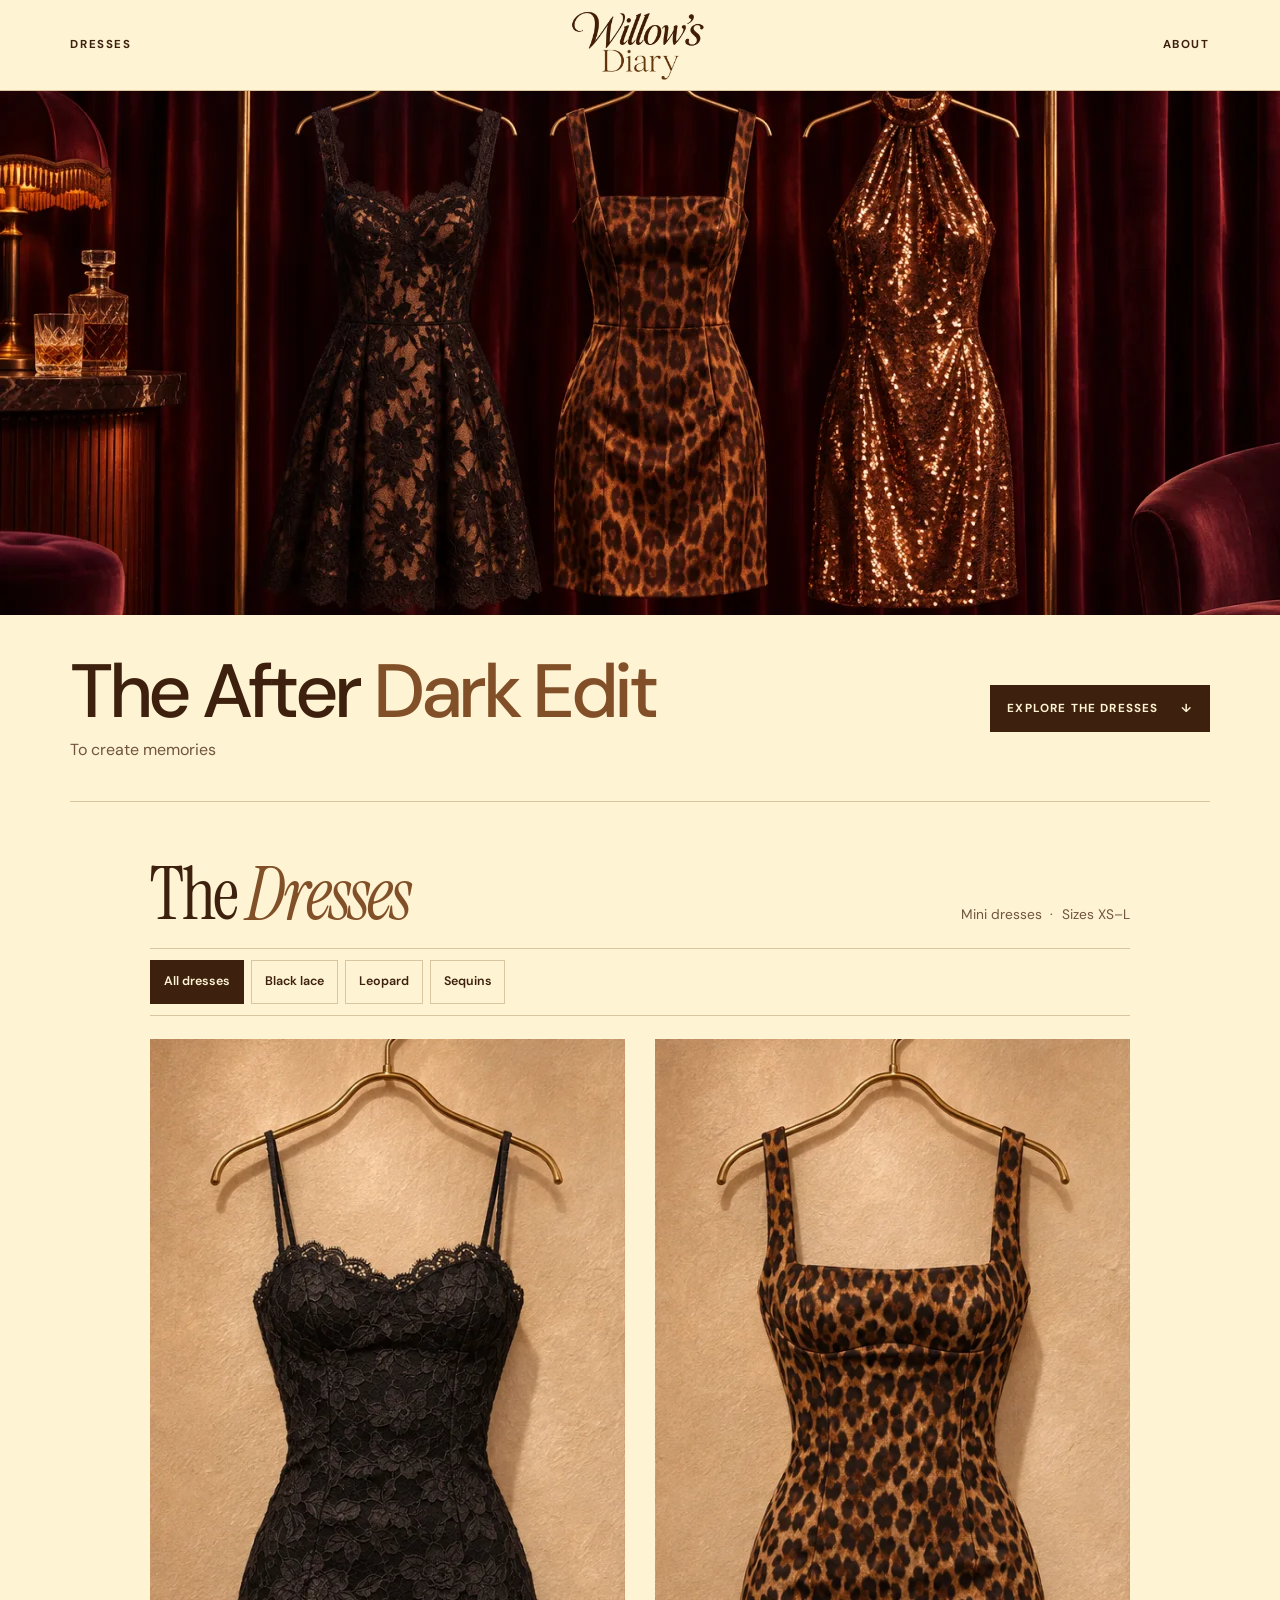
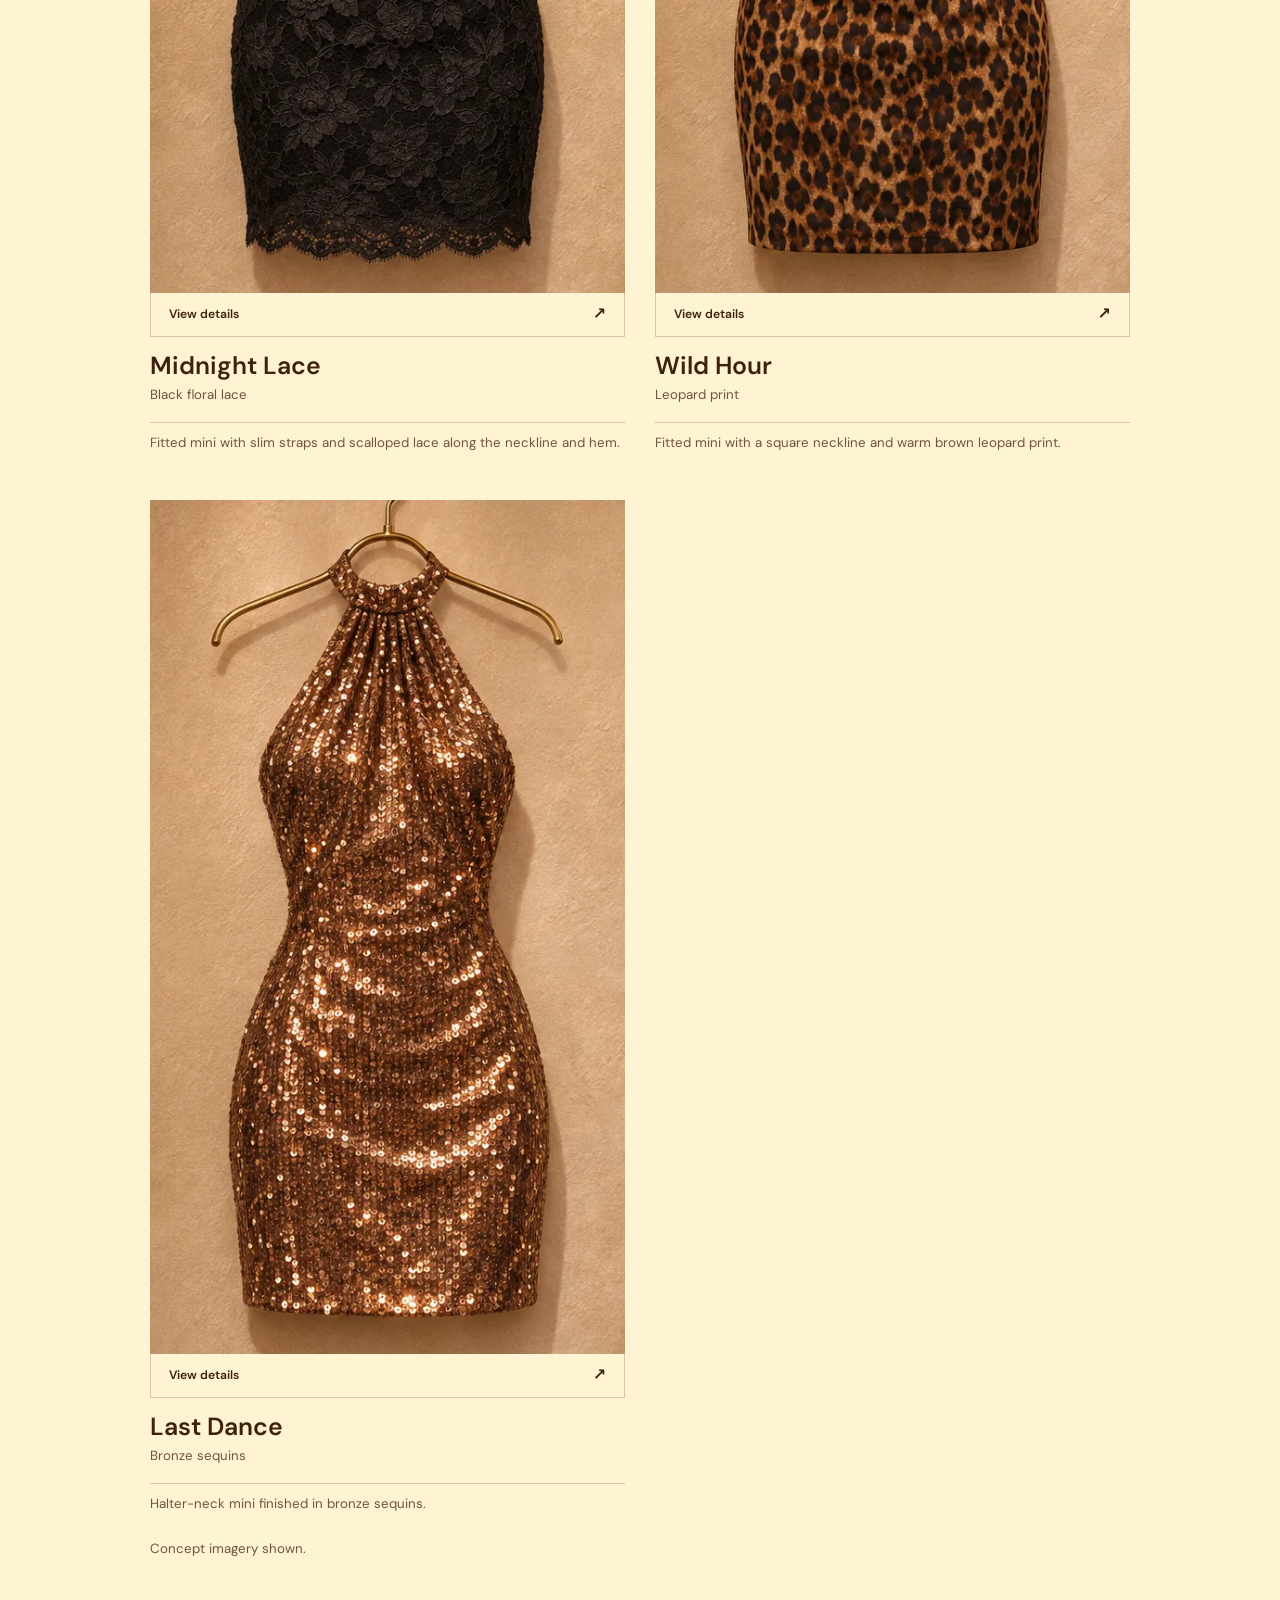
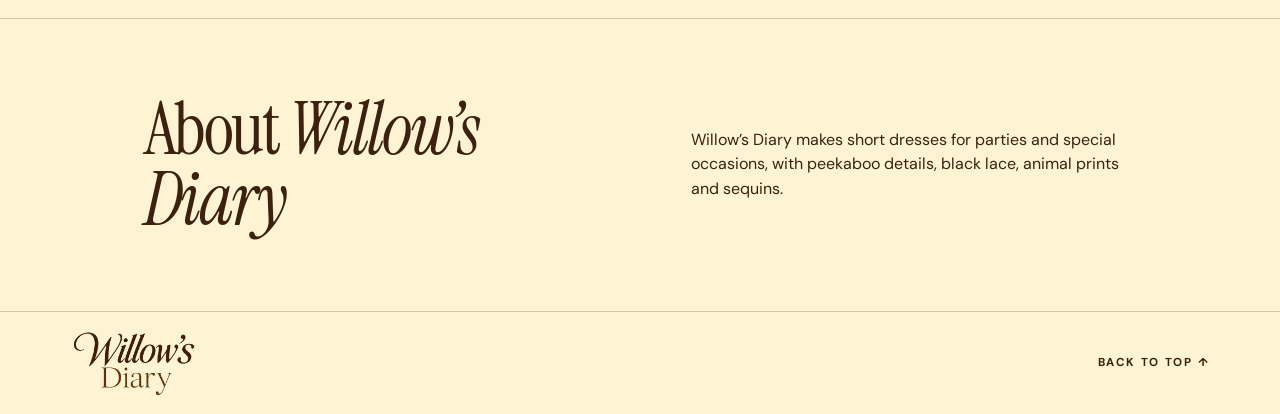
==== commit 9dfd1f27: "Redesign the campaign layout and add dress filters" ====
--- a/public/index.html
+++ b/public/index.html
@@ -35,16 +35,17 @@
 
   <main id="main" tabindex="-1">
     <section class="hero" aria-labelledby="hero-title">
-      <div class="hero-copy">
-        <p class="eyebrow">The evening collection</p>
-        <h1 id="hero-title">The After <em>Dark Edit</em></h1>
-        <p class="hero-description">To create memories</p>
-        <a class="hero-link" href="#dresses">Explore the dresses <span aria-hidden="true">↓</span></a>
-      </div>
       <picture class="hero-photo">
         <source media="(max-width: 620px)" srcset="assets/after-dark-small.webp">
         <img src="assets/after-dark.webp" width="1280" height="854" fetchpriority="high" alt="Black lace, leopard print and bronze sequin mini dresses on a brass rail against burgundy velvet">
       </picture>
+      <div class="hero-copy">
+        <div>
+          <h1 id="hero-title">The After <em>Dark Edit</em></h1>
+          <p class="hero-description">To create memories</p>
+        </div>
+        <a class="hero-link" href="#dresses">Explore the dresses <span aria-hidden="true">↓</span></a>
+      </div>
     </section>
 
     <section class="collection" id="dresses" aria-labelledby="collection-title">
@@ -53,8 +54,16 @@
         <p>Mini dresses <span aria-hidden="true">·</span> Sizes XS–L</p>
       </header>
 
-      <div class="dress-grid">
-        <article class="dress">
+      <div class="collection-filters" role="group" aria-label="Filter by finish" hidden>
+        <button type="button" data-filter="all" aria-pressed="true" aria-controls="dress-grid">All dresses</button>
+        <button type="button" data-filter="lace" aria-pressed="false" aria-controls="dress-grid">Black lace</button>
+        <button type="button" data-filter="leopard" aria-pressed="false" aria-controls="dress-grid">Leopard</button>
+        <button type="button" data-filter="sequins" aria-pressed="false" aria-controls="dress-grid">Sequins</button>
+      </div>
+      <p class="visually-hidden" id="filter-status" role="status"></p>
+
+      <div class="dress-grid" id="dress-grid">
+        <article class="dress" data-finish="lace">
           <div class="dress-media">
             <img class="dress-photo" src="assets/midnight-lace.webp" alt="Fitted black lace mini dress with thin straps and scalloped edges" width="512" height="1024" loading="lazy" decoding="async">
             <button class="dress-open" type="button" aria-label="View details for Midnight Lace" aria-haspopup="dialog" hidden>
@@ -68,7 +77,7 @@
           <p class="dress-notes">Fitted mini with slim straps and scalloped lace along the neckline and hem.</p>
         </article>
 
-        <article class="dress">
+        <article class="dress" data-finish="leopard">
           <div class="dress-media">
             <img class="dress-photo" src="assets/wild-hour.webp" alt="Brown leopard print mini dress with a square neckline" width="512" height="1024" loading="lazy" decoding="async">
             <button class="dress-open" type="button" aria-label="View details for Wild Hour" aria-haspopup="dialog" hidden>
@@ -82,7 +91,7 @@
           <p class="dress-notes">Fitted mini with a square neckline and warm brown leopard print.</p>
         </article>
 
-        <article class="dress">
+        <article class="dress" data-finish="sequins">
           <div class="dress-media">
             <img class="dress-photo" src="assets/last-dance.webp" alt="Bronze sequin mini dress with a halter neckline" width="512" height="1024" loading="lazy" decoding="async">
             <button class="dress-open" type="button" aria-label="View details for Last Dance" aria-haspopup="dialog" hidden>
--- a/public/styles.css
+++ b/public/styles.css
@@ -74,6 +74,15 @@
 
 .skip-link:focus { transform: translateY(0); }
 
+.visually-hidden {
+  position: absolute;
+  width: 1px;
+  height: 1px;
+  overflow: hidden;
+  clip-path: inset(50%);
+  white-space: nowrap;
+}
+
 .site-header,
 .site-footer { padding-inline: var(--gutter); }
 
@@ -84,12 +93,11 @@
   grid-template-columns: 1fr auto 1fr;
   align-items: center;
   max-width: 84rem;
-  min-height: 6.6rem;
+  min-height: 5.6rem;
   margin: 0 auto;
 }
 
-.nav-link,
-.eyebrow {
+.nav-link {
   font-size: .72rem;
   font-weight: 700;
   letter-spacing: .14em;
@@ -114,45 +122,39 @@
 
 .wordmark {
   display: block;
-  width: clamp(7.5rem, 15vw, 10.75rem);
+  width: clamp(7rem, 13vw, 9rem);
 }
 
 .hero {
-  display: grid;
-  grid-template-columns: minmax(0, 42fr) minmax(0, 58fr);
-  align-items: stretch;
-  max-width: 94rem;
+  max-width: 90rem;
   margin: 0 auto;
-  padding: clamp(1.5rem, 3.5vw, 3.5rem) var(--gutter);
+}
+
+.hero-copy {
+  display: flex;
+  align-items: center;
+  justify-content: space-between;
+  gap: 1rem 2rem;
+  margin-inline: var(--gutter);
+  padding-block: clamp(1.4rem, 3vw, 2.6rem);
   border-bottom: 1px solid var(--rule);
-}
-
-.hero-copy {
-  align-self: center;
-  padding: 2.25rem clamp(1.25rem, 3vw, 4rem) 2.25rem 0;
-}
-
-.hero .eyebrow {
-  color: var(--accent);
-  margin-bottom: 1.45rem;
 }
 
 .hero h1 {
   font-family: var(--sans);
-  font-size: clamp(3.15rem, 5.7vw, 7rem);
+  font-size: clamp(2.75rem, 5.9vw, 6.25rem);
   font-weight: 500;
   letter-spacing: -.06em;
   line-height: .98;
 }
 
 .hero h1 em {
-  display: block;
   color: var(--accent);
   font-style: normal;
 }
 
 .hero-description {
-  margin-top: 1.6rem;
+  margin-top: .65rem;
   color: var(--muted);
 }
 
@@ -161,7 +163,7 @@
   align-items: center;
   justify-content: space-between;
   gap: 1.4rem;
-  margin-top: 1.7rem;
+  flex-shrink: 0;
   padding: .9rem 1.1rem;
   background: var(--ink);
   color: var(--cream);
@@ -176,23 +178,20 @@
 .hero-link:focus-visible { outline-color: var(--ink); }
 
 .hero-photo {
-  position: relative;
-  overflow: hidden;
-  min-height: clamp(26rem, 38vw, 37rem);
-  background: #6f492f;
+  display: block;
+  background: #351a13;
 }
 
 .hero-photo img {
-  position: absolute;
-  height: 100%;
+  height: clamp(20rem, 41vw, 37rem);
   object-fit: cover;
-  object-position: 65% center;
+  object-position: center 30%;
 }
 
 .collection {
   max-width: 70rem;
   margin: 0 auto;
-  padding: clamp(3.25rem, 6vw, 6rem) var(--gutter);
+  padding: clamp(2rem, 4.5vw, 4.5rem) var(--gutter);
 }
 
 .collection-header {
@@ -202,9 +201,7 @@
   flex-wrap: wrap;
   column-gap: 1rem;
   row-gap: .6rem;
-  margin-bottom: 1.4rem;
-  padding-bottom: 1.15rem;
-  border-bottom: 1px solid var(--rule);
+  margin-bottom: 1.15rem;
 }
 
 .collection h2,
@@ -224,6 +221,36 @@
 
 .collection-header span { margin-inline: .3em; }
 
+.collection-filters:not([hidden]) {
+  display: flex;
+  flex-wrap: wrap;
+  gap: .45rem;
+  margin-bottom: 1.45rem;
+  padding-block: .7rem;
+  border-block: 1px solid var(--rule);
+}
+
+.collection-filters button {
+  min-height: 2.75rem;
+  padding: .45rem .8rem;
+  border: 1px solid var(--rule);
+  background: transparent;
+  color: var(--ink);
+  font-size: .78rem;
+  font-weight: 600;
+  cursor: pointer;
+}
+
+.collection-filters button:hover { border-color: var(--ink); }
+
+.collection-filters button[aria-pressed="true"] {
+  border-color: var(--ink);
+  background: var(--ink);
+  color: var(--cream);
+}
+
+.collection-filters button:focus-visible { outline-color: var(--ink); }
+
 .dress-grid {
   display: grid;
   grid-template-columns: repeat(2, minmax(0, 1fr));
@@ -245,8 +272,10 @@
 }
 
 .dress h3 {
-  font-size: clamp(1.85rem, 3.3vw, 3rem);
-  line-height: 1;
+  font-family: var(--sans);
+  font-size: clamp(1.05rem, 2.3vw, 1.55rem);
+  font-weight: 600;
+  line-height: 1.15;
 }
 
 .dress-caption p, .dress-notes, .concept-note {
@@ -401,32 +430,27 @@
   font-size: 1.4rem;
 }
 
-@media (max-width: 860px) {
-  .hero-photo { min-height: 24rem; }
-  .hero h1 { font-size: clamp(2.75rem, 6vw, 3.4rem); }
+@media (max-width: 720px) {
+  .hero-copy {
+    align-items: flex-start;
+    flex-direction: column;
+  }
 }
 
 @media (max-width: 620px) {
-  .navigation { min-height: 4.9rem; }
+  .navigation { min-height: 4.5rem; }
   .navigation .nav-link { font-size: .65rem; }
-  .hero {
-    grid-template-columns: minmax(0, 1fr);
-    padding-top: 0;
-    padding-bottom: 1.25rem;
+  .hero h1 { font-size: clamp(2.2rem, 8.25vw, 3.35rem); }
+  .hero-photo img { height: auto; }
+  .collection-filters:not([hidden]) {
+    display: grid;
+    grid-template-columns: repeat(4, minmax(0, 1fr));
+    gap: .35rem;
   }
-  .hero-copy {
-    padding: 2.25rem 0 1.7rem;
-    text-align: center;
+  .collection-filters button {
+    padding-inline: .25rem;
+    font-size: .72rem;
   }
-  .hero h1 { font-size: clamp(2.7rem, 10vw, 4.75rem); }
-  .hero .eyebrow { margin-bottom: 1rem; }
-  .hero-description { margin-top: 1.15rem; }
-  .hero-link { margin-top: 1.15rem; }
-  .hero-photo {
-    min-height: 0;
-    aspect-ratio: 4 / 3;
-  }
-  .dress h3 { font-size: clamp(1.5rem, 6vw, 2.25rem); }
   .about { grid-template-columns: minmax(0, 1fr); }
   .detail-layout { grid-template-columns: minmax(0, 1fr); }
   .detail-image { height: min(56dvh, 27rem); }
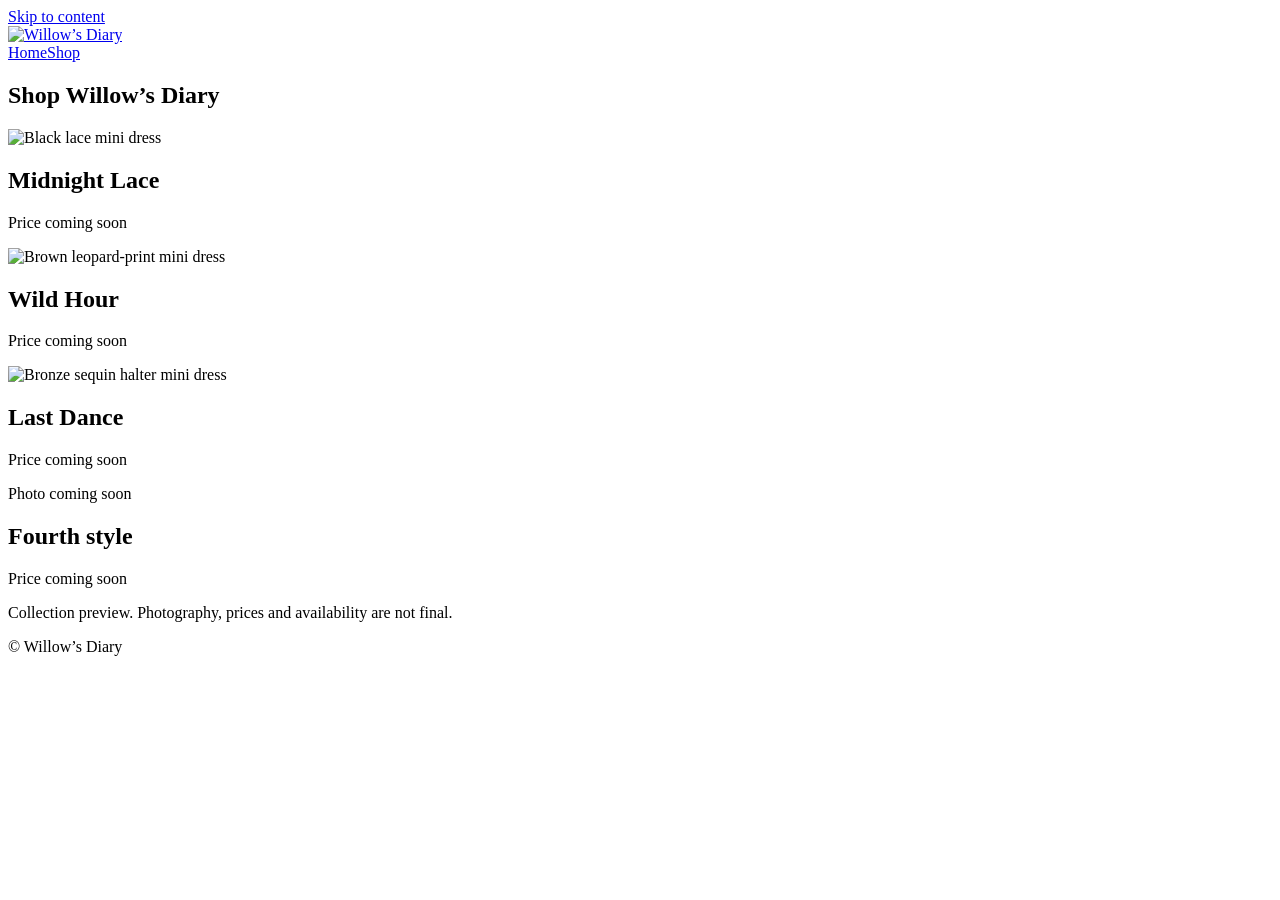
==== commit 95001b21: "Simplify the Willow’s Diary homepage" ====
--- a/public/index.html
+++ b/public/index.html
@@ -1,147 +1,8 @@
 <!doctype html>
-<html lang="en">
-<head>
-  <meta charset="utf-8">
-  <meta name="viewport" content="width=device-width, initial-scale=1">
-  <meta name="theme-color" content="#fef3d3">
-  <meta name="description" content="Willow’s Diary is a collection of party minis in black lace, animal print and sequins. Explore the evening dress edit in sizes XS–L.">
-  <meta property="og:type" content="website">
-  <meta property="og:site_name" content="Willow’s Diary">
-  <meta property="og:title" content="Willow’s Diary — The After Dark Edit">
-  <meta property="og:description" content="Party minis in black lace, animal print and sequins.">
-  <meta property="og:image" content="https://raw.githubusercontent.com/MayoWolf/willowsdiary/main/public/assets/willows-diary-social.jpg">
-  <meta property="og:image:type" content="image/jpeg">
-  <meta property="og:image:width" content="1200">
-  <meta property="og:image:height" content="630">
-  <meta property="og:image:alt" content="Willow’s Diary wordmark in brown on ivory">
-  <meta name="twitter:card" content="summary_large_image">
-  <title>Willow’s Diary — The After Dark Edit</title>
-  <link rel="icon" href="favicon.ico" sizes="16x16 32x32 48x48">
-  <link rel="apple-touch-icon" href="apple-touch-icon.png">
-  <link rel="stylesheet" href="styles.css">
-  <script src="lookbook.js" defer></script>
-</head>
-<body id="top">
-  <a class="skip-link" href="#main">Skip to content</a>
-  <header class="site-header">
-    <nav class="navigation" aria-label="Main navigation">
-      <a class="nav-link" href="#dresses">Dresses</a>
-      <a class="wordmark" href="#top" aria-label="Willow’s Diary home">
-        <img src="assets/willows-diary-logo.webp" width="480" height="255" alt="Willow’s Diary">
-      </a>
-      <a class="nav-link nav-about" href="#about">About</a>
-    </nav>
-  </header>
-
-  <main id="main" tabindex="-1">
-    <section class="hero" aria-labelledby="hero-title">
-      <picture class="hero-photo">
-        <source media="(max-width: 620px)" srcset="assets/after-dark-small.webp">
-        <img src="assets/after-dark.webp" width="1280" height="854" fetchpriority="high" alt="Black lace, leopard print and bronze sequin mini dresses on a brass rail against burgundy velvet">
-      </picture>
-      <div class="hero-copy">
-        <div>
-          <h1 id="hero-title">The After <em>Dark Edit</em></h1>
-          <p class="hero-description">To create memories</p>
-        </div>
-        <a class="hero-link" href="#dresses">Explore the dresses <span aria-hidden="true">↓</span></a>
-      </div>
-    </section>
-
-    <section class="collection" id="dresses" aria-labelledby="collection-title">
-      <header class="collection-header">
-        <h2 id="collection-title">The <em>Dresses</em></h2>
-        <p>Mini dresses <span aria-hidden="true">·</span> Sizes XS–L</p>
-      </header>
-
-      <div class="collection-filters" role="group" aria-label="Filter by finish" hidden>
-        <button type="button" data-filter="all" aria-pressed="true" aria-controls="dress-grid">All dresses</button>
-        <button type="button" data-filter="lace" aria-pressed="false" aria-controls="dress-grid">Black lace</button>
-        <button type="button" data-filter="leopard" aria-pressed="false" aria-controls="dress-grid">Leopard</button>
-        <button type="button" data-filter="sequins" aria-pressed="false" aria-controls="dress-grid">Sequins</button>
-      </div>
-      <p class="visually-hidden" id="filter-status" role="status"></p>
-
-      <div class="dress-grid" id="dress-grid">
-        <article class="dress" data-finish="lace">
-          <div class="dress-media">
-            <img class="dress-photo" src="assets/midnight-lace.webp" alt="Fitted black lace mini dress with thin straps and scalloped edges" width="512" height="1024" loading="lazy" decoding="async">
-            <button class="dress-open" type="button" aria-label="View details for Midnight Lace" aria-haspopup="dialog" hidden>
-              <span class="dress-action">View details <span aria-hidden="true">↗</span></span>
-            </button>
-          </div>
-          <div class="dress-caption">
-            <h3>Midnight Lace</h3>
-            <p>Black floral lace</p>
-          </div>
-          <p class="dress-notes">Fitted mini with slim straps and scalloped lace along the neckline and hem.</p>
-        </article>
-
-        <article class="dress" data-finish="leopard">
-          <div class="dress-media">
-            <img class="dress-photo" src="assets/wild-hour.webp" alt="Brown leopard print mini dress with a square neckline" width="512" height="1024" loading="lazy" decoding="async">
-            <button class="dress-open" type="button" aria-label="View details for Wild Hour" aria-haspopup="dialog" hidden>
-              <span class="dress-action">View details <span aria-hidden="true">↗</span></span>
-            </button>
-          </div>
-          <div class="dress-caption">
-            <h3>Wild Hour</h3>
-            <p>Leopard print</p>
-          </div>
-          <p class="dress-notes">Fitted mini with a square neckline and warm brown leopard print.</p>
-        </article>
-
-        <article class="dress" data-finish="sequins">
-          <div class="dress-media">
-            <img class="dress-photo" src="assets/last-dance.webp" alt="Bronze sequin mini dress with a halter neckline" width="512" height="1024" loading="lazy" decoding="async">
-            <button class="dress-open" type="button" aria-label="View details for Last Dance" aria-haspopup="dialog" hidden>
-              <span class="dress-action">View details <span aria-hidden="true">↗</span></span>
-            </button>
-          </div>
-          <div class="dress-caption">
-            <h3>Last Dance</h3>
-            <p>Bronze sequins</p>
-          </div>
-          <p class="dress-notes">Halter-neck mini finished in bronze sequins.</p>
-        </article>
-      </div>
-      <p class="concept-note">Concept imagery shown.</p>
-    </section>
-
-    <section class="about" id="about" aria-labelledby="about-title">
-      <h2 id="about-title">About <em>Willow’s Diary</em></h2>
-      <p>Willow’s Diary makes short dresses for parties and special occasions, with peekaboo details, black lace, animal prints and sequins.</p>
-    </section>
-  </main>
-
-  <footer class="site-footer">
-    <a class="wordmark" href="#top">
-      <img src="assets/willows-diary-logo.webp" width="480" height="255" alt="Willow’s Diary">
-    </a>
-    <a class="nav-link" href="#top">Back to top <span aria-hidden="true">↑</span></a>
-  </footer>
-
-  <dialog id="dress-detail" aria-labelledby="detail-title">
-    <div class="detail-layout">
-      <img class="detail-image" src="assets/midnight-lace.webp" alt="" width="512" height="1024" loading="lazy">
-      <div class="detail-copy">
-        <form method="dialog">
-          <button class="detail-close" aria-label="Close dress details" autofocus>×</button>
-        </form>
-        <h2 id="detail-title"></h2>
-        <p class="detail-description"></p>
-        <dl class="detail-specs">
-          <div>
-            <dt>Finish</dt>
-            <dd class="detail-material"></dd>
-          </div>
-          <div>
-            <dt>Size range</dt>
-            <dd>XS, S, M, L</dd>
-          </div>
-        </dl>
-      </div>
-    </div>
-  </dialog>
-</body>
-</html>
+<html lang="en"><head><meta charset="utf-8"><meta name="viewport" content="width=device-width,initial-scale=1">
+<meta name="theme-color" content="#f8e8b5"><meta name="description" content="Explore the Willow’s Diary collection and find product, sizing and shop information.">
+<meta property="og:site_name" content="Willow’s Diary"><meta property="og:type" content="website"><title>Willow’s Diary</title><link rel="stylesheet" href="/styles.css"><link rel="icon" href="/favicon.ico"><link rel="apple-touch-icon" href="/apple-touch-icon.png"></head>
+<body><a class="skip" href="#main">Skip to content</a><header class="site-header"><div class="bar">
+<a class="brand" href="/" aria-label="Willow’s Diary home"><img src="/assets/willows-diary-logo.webp" alt="Willow’s Diary" width="480" height="255"></a>
+<nav aria-label="Main navigation"><a href="/">Home</a><a href="/#shop">Shop</a></nav>
+</div></header><main id="main" tabindex="-1"><section class="wrap shop" id="shop"><h1 class="sr-only">Shop Willow’s Diary</h1><div class="grid"><article><div class="product-card"><div class="portrait"><img src="/assets/midnight-lace.webp" alt="Black lace mini dress" width="512" height="1024" decoding="async"></div><h2>Midnight Lace</h2><p>Price coming soon</p></div></article><article><div class="product-card"><div class="portrait"><img src="/assets/wild-hour.webp" alt="Brown leopard-print mini dress" width="512" height="1024" decoding="async"></div><h2>Wild Hour</h2><p>Price coming soon</p></div></article><article><div class="product-card"><div class="portrait"><img src="/assets/last-dance.webp" alt="Bronze sequin halter mini dress" width="512" height="1024" decoding="async"></div><h2>Last Dance</h2><p>Price coming soon</p></div></article><article><div class="product-card"><div class="portrait"><span class="empty">Photo coming soon</span></div><h2>Fourth style</h2><p>Price coming soon</p></div></article></div><p class="preview-note">Collection preview. Photography, prices and availability are not final.</p></section></main><footer class="site-footer"><div class="footer-inner"><p>© Willow’s Diary</p></div></footer></body></html>
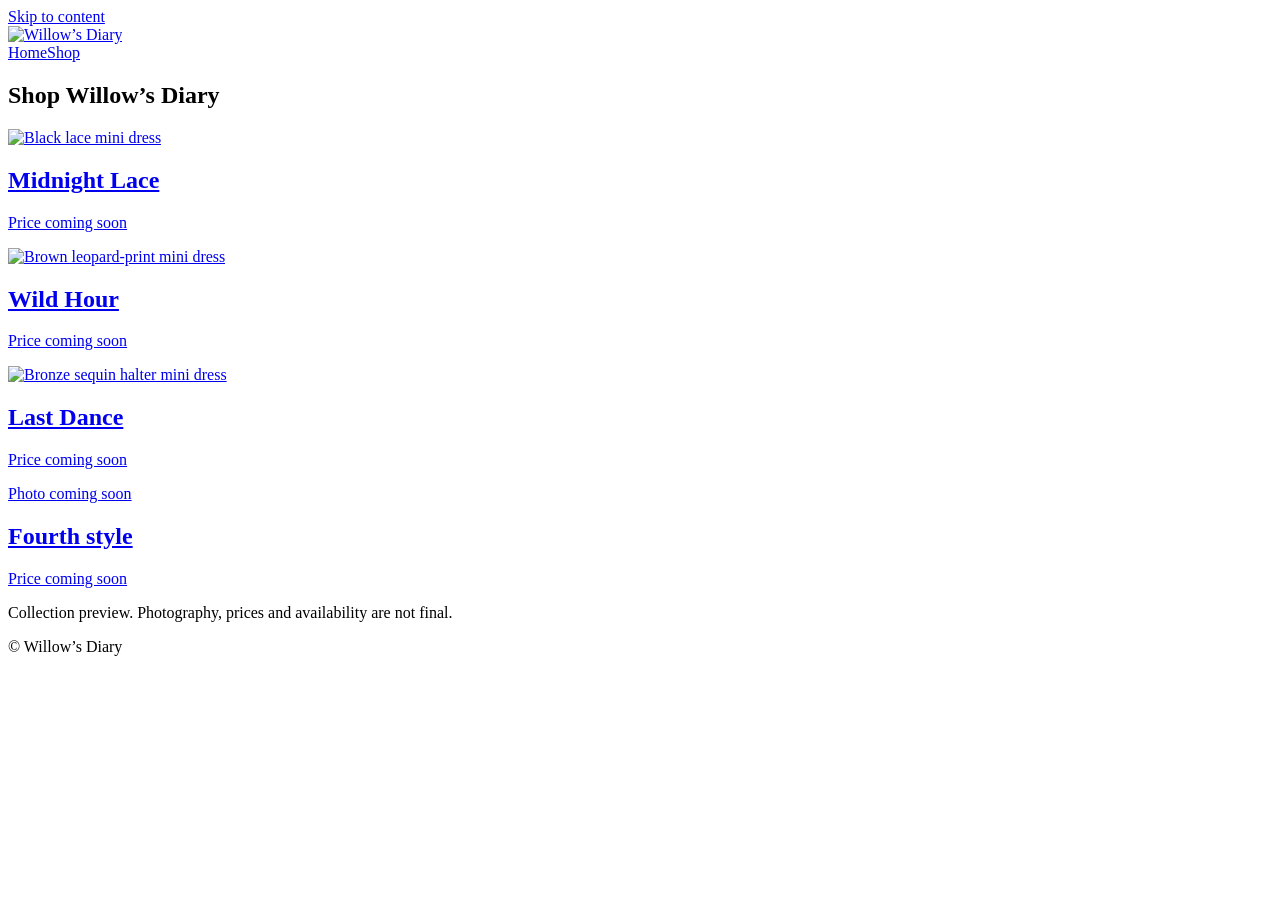
==== commit 831c9edb: "Add standalone dress product pages" ====
--- a/public/index.html
+++ b/public/index.html
@@ -5,4 +5,4 @@
 <body><a class="skip" href="#main">Skip to content</a><header class="site-header"><div class="bar">
 <a class="brand" href="/" aria-label="Willow’s Diary home"><img src="/assets/willows-diary-logo.webp" alt="Willow’s Diary" width="480" height="255"></a>
 <nav aria-label="Main navigation"><a href="/">Home</a><a href="/#shop">Shop</a></nav>
-</div></header><main id="main" tabindex="-1"><section class="wrap shop" id="shop"><h1 class="sr-only">Shop Willow’s Diary</h1><div class="grid"><article><div class="product-card"><div class="portrait"><img src="/assets/midnight-lace.webp" alt="Black lace mini dress" width="512" height="1024" decoding="async"></div><h2>Midnight Lace</h2><p>Price coming soon</p></div></article><article><div class="product-card"><div class="portrait"><img src="/assets/wild-hour.webp" alt="Brown leopard-print mini dress" width="512" height="1024" decoding="async"></div><h2>Wild Hour</h2><p>Price coming soon</p></div></article><article><div class="product-card"><div class="portrait"><img src="/assets/last-dance.webp" alt="Bronze sequin halter mini dress" width="512" height="1024" decoding="async"></div><h2>Last Dance</h2><p>Price coming soon</p></div></article><article><div class="product-card"><div class="portrait"><span class="empty">Photo coming soon</span></div><h2>Fourth style</h2><p>Price coming soon</p></div></article></div><p class="preview-note">Collection preview. Photography, prices and availability are not final.</p></section></main><footer class="site-footer"><div class="footer-inner"><p>© Willow’s Diary</p></div></footer></body></html>
+</div></header><main id="main" tabindex="-1"><section class="wrap shop" id="shop"><h1 class="sr-only">Shop Willow’s Diary</h1><div class="grid"><article><a class="product-card" href="/products/midnight-lace/"><div class="portrait"><img src="/assets/midnight-lace.webp" alt="Black lace mini dress" width="512" height="1024" decoding="async"></div><h2>Midnight Lace</h2><p>Price coming soon</p></a></article><article><a class="product-card" href="/products/wild-hour/"><div class="portrait"><img src="/assets/wild-hour.webp" alt="Brown leopard-print mini dress" width="512" height="1024" decoding="async"></div><h2>Wild Hour</h2><p>Price coming soon</p></a></article><article><a class="product-card" href="/products/last-dance/"><div class="portrait"><img src="/assets/last-dance.webp" alt="Bronze sequin halter mini dress" width="512" height="1024" decoding="async"></div><h2>Last Dance</h2><p>Price coming soon</p></a></article><article><a class="product-card" href="/products/coming-soon/"><div class="portrait"><span class="empty">Photo coming soon</span></div><h2>Fourth style</h2><p>Price coming soon</p></a></article></div><p class="preview-note">Collection preview. Photography, prices and availability are not final.</p></section></main><footer class="site-footer"><div class="footer-inner"><p>© Willow’s Diary</p></div></footer></body></html>
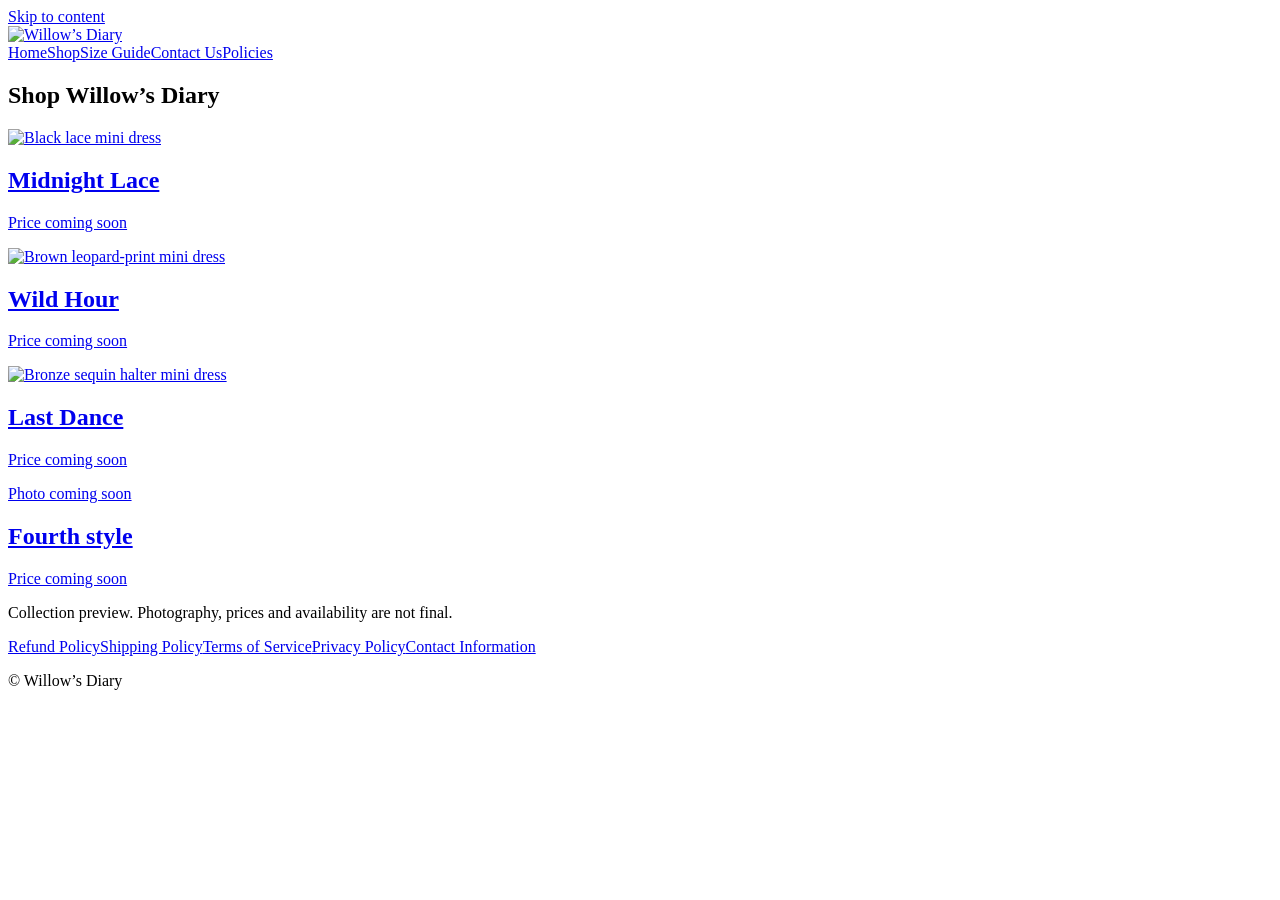
==== commit f5d5aa81: "Add Willow’s Diary size, contact and policy pages" ====
--- a/public/index.html
+++ b/public/index.html
@@ -4,5 +4,5 @@
 <meta property="og:site_name" content="Willow’s Diary"><meta property="og:type" content="website"><title>Willow’s Diary</title><link rel="stylesheet" href="/styles.css"><link rel="icon" href="/favicon.ico"><link rel="apple-touch-icon" href="/apple-touch-icon.png"></head>
 <body><a class="skip" href="#main">Skip to content</a><header class="site-header"><div class="bar">
 <a class="brand" href="/" aria-label="Willow’s Diary home"><img src="/assets/willows-diary-logo.webp" alt="Willow’s Diary" width="480" height="255"></a>
-<nav aria-label="Main navigation"><a href="/">Home</a><a href="/#shop">Shop</a></nav>
-</div></header><main id="main" tabindex="-1"><section class="wrap shop" id="shop"><h1 class="sr-only">Shop Willow’s Diary</h1><div class="grid"><article><a class="product-card" href="/products/midnight-lace/"><div class="portrait"><img src="/assets/midnight-lace.webp" alt="Black lace mini dress" width="512" height="1024" decoding="async"></div><h2>Midnight Lace</h2><p>Price coming soon</p></a></article><article><a class="product-card" href="/products/wild-hour/"><div class="portrait"><img src="/assets/wild-hour.webp" alt="Brown leopard-print mini dress" width="512" height="1024" decoding="async"></div><h2>Wild Hour</h2><p>Price coming soon</p></a></article><article><a class="product-card" href="/products/last-dance/"><div class="portrait"><img src="/assets/last-dance.webp" alt="Bronze sequin halter mini dress" width="512" height="1024" decoding="async"></div><h2>Last Dance</h2><p>Price coming soon</p></a></article><article><a class="product-card" href="/products/coming-soon/"><div class="portrait"><span class="empty">Photo coming soon</span></div><h2>Fourth style</h2><p>Price coming soon</p></a></article></div><p class="preview-note">Collection preview. Photography, prices and availability are not final.</p></section></main><footer class="site-footer"><div class="footer-inner"><p>© Willow’s Diary</p></div></footer></body></html>
+<nav aria-label="Main navigation"><a href="/">Home</a><a href="/#shop">Shop</a><a href="/size-guide/">Size Guide</a><a href="/contact/">Contact Us</a><a href="/policies/">Policies</a></nav>
+</div></header><main id="main" tabindex="-1"><section class="wrap shop" id="shop"><h1 class="sr-only">Shop Willow’s Diary</h1><div class="grid"><article><a class="product-card" href="/products/midnight-lace/"><div class="portrait"><img src="/assets/midnight-lace.webp" alt="Black lace mini dress" width="512" height="1024" decoding="async"></div><h2>Midnight Lace</h2><p>Price coming soon</p></a></article><article><a class="product-card" href="/products/wild-hour/"><div class="portrait"><img src="/assets/wild-hour.webp" alt="Brown leopard-print mini dress" width="512" height="1024" decoding="async"></div><h2>Wild Hour</h2><p>Price coming soon</p></a></article><article><a class="product-card" href="/products/last-dance/"><div class="portrait"><img src="/assets/last-dance.webp" alt="Bronze sequin halter mini dress" width="512" height="1024" decoding="async"></div><h2>Last Dance</h2><p>Price coming soon</p></a></article><article><a class="product-card" href="/products/coming-soon/"><div class="portrait"><span class="empty">Photo coming soon</span></div><h2>Fourth style</h2><p>Price coming soon</p></a></article></div><p class="preview-note">Collection preview. Photography, prices and availability are not final.</p></section></main><footer class="site-footer"><div class="footer-inner"><nav aria-label="Shop information"><a href="/policies/#refunds">Refund Policy</a><a href="/policies/#shipping">Shipping Policy</a><a href="/policies/#terms">Terms of Service</a><a href="/policies/#privacy">Privacy Policy</a><a href="/contact/">Contact Information</a></nav><p>© Willow’s Diary</p></div></footer></body></html>
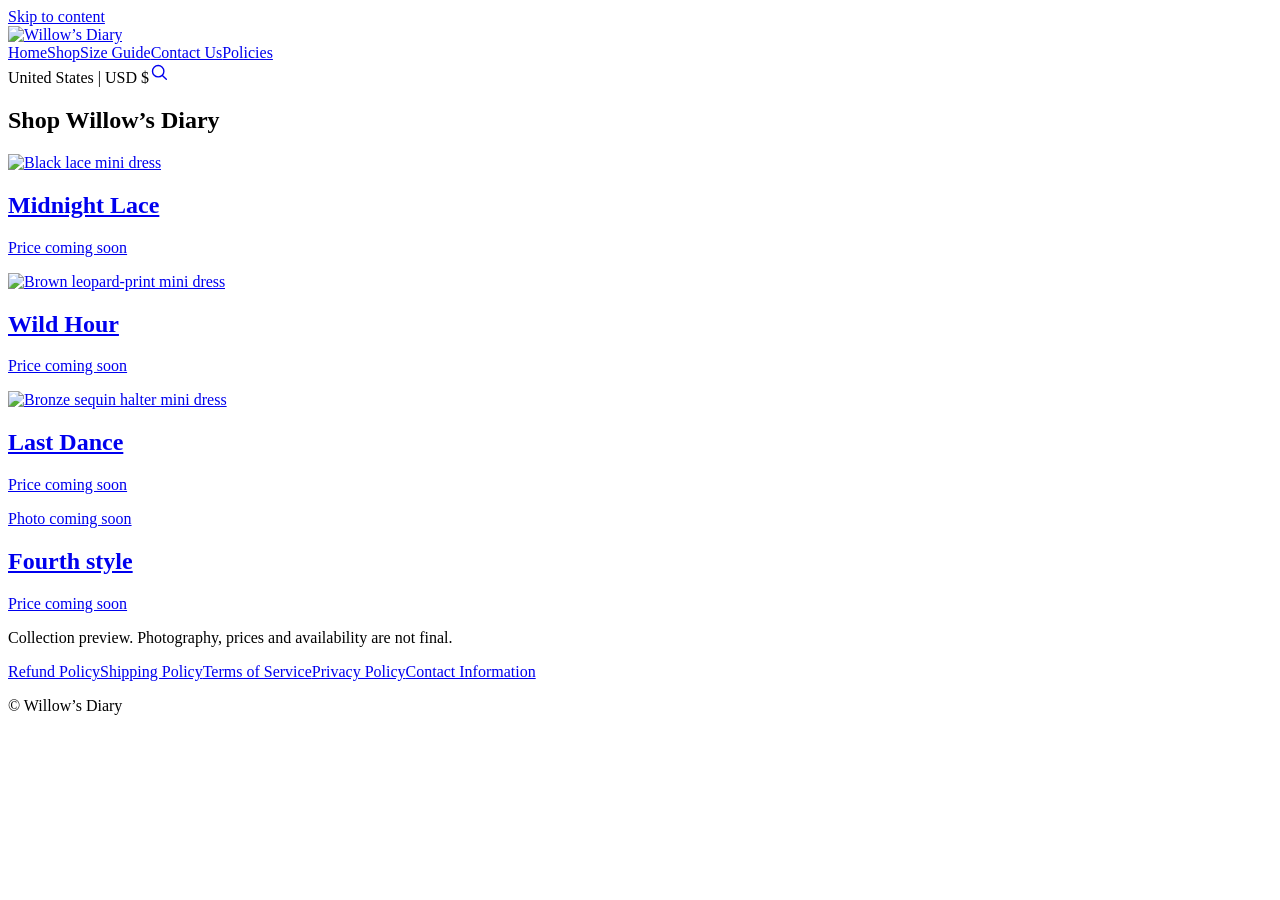
==== commit 8b9fce18: "Add product search and USD header label" ====
--- a/public/index.html
+++ b/public/index.html
@@ -4,5 +4,5 @@
 <meta property="og:site_name" content="Willow’s Diary"><meta property="og:type" content="website"><title>Willow’s Diary</title><link rel="stylesheet" href="/styles.css"><link rel="icon" href="/favicon.ico"><link rel="apple-touch-icon" href="/apple-touch-icon.png"></head>
 <body><a class="skip" href="#main">Skip to content</a><header class="site-header"><div class="bar">
 <a class="brand" href="/" aria-label="Willow’s Diary home"><img src="/assets/willows-diary-logo.webp" alt="Willow’s Diary" width="480" height="255"></a>
-<nav aria-label="Main navigation"><a href="/">Home</a><a href="/#shop">Shop</a><a href="/size-guide/">Size Guide</a><a href="/contact/">Contact Us</a><a href="/policies/">Policies</a></nav>
+<nav aria-label="Main navigation"><a href="/">Home</a><a href="/#shop">Shop</a><a href="/size-guide/">Size Guide</a><a href="/contact/">Contact Us</a><a href="/policies/">Policies</a></nav><div class="shop-tools"><span class="market-label">United States <span aria-hidden="true">|</span> USD $</span><a class="search-link" href="/search/" aria-label="Search products"><svg viewBox="0 0 24 24" width="21" height="21" fill="none" stroke="currentColor" stroke-width="1.6" aria-hidden="true" focusable="false"><circle cx="10.5" cy="10.5" r="6.5"/><path d="m15.3 15.3 4.5 4.5" stroke-linecap="round"/></svg></a></div>
 </div></header><main id="main" tabindex="-1"><section class="wrap shop" id="shop"><h1 class="sr-only">Shop Willow’s Diary</h1><div class="grid"><article><a class="product-card" href="/products/midnight-lace/"><div class="portrait"><img src="/assets/midnight-lace.webp" alt="Black lace mini dress" width="512" height="1024" decoding="async"></div><h2>Midnight Lace</h2><p>Price coming soon</p></a></article><article><a class="product-card" href="/products/wild-hour/"><div class="portrait"><img src="/assets/wild-hour.webp" alt="Brown leopard-print mini dress" width="512" height="1024" decoding="async"></div><h2>Wild Hour</h2><p>Price coming soon</p></a></article><article><a class="product-card" href="/products/last-dance/"><div class="portrait"><img src="/assets/last-dance.webp" alt="Bronze sequin halter mini dress" width="512" height="1024" decoding="async"></div><h2>Last Dance</h2><p>Price coming soon</p></a></article><article><a class="product-card" href="/products/coming-soon/"><div class="portrait"><span class="empty">Photo coming soon</span></div><h2>Fourth style</h2><p>Price coming soon</p></a></article></div><p class="preview-note">Collection preview. Photography, prices and availability are not final.</p></section></main><footer class="site-footer"><div class="footer-inner"><nav aria-label="Shop information"><a href="/policies/#refunds">Refund Policy</a><a href="/policies/#shipping">Shipping Policy</a><a href="/policies/#terms">Terms of Service</a><a href="/policies/#privacy">Privacy Policy</a><a href="/contact/">Contact Information</a></nav><p>© Willow’s Diary</p></div></footer></body></html>
